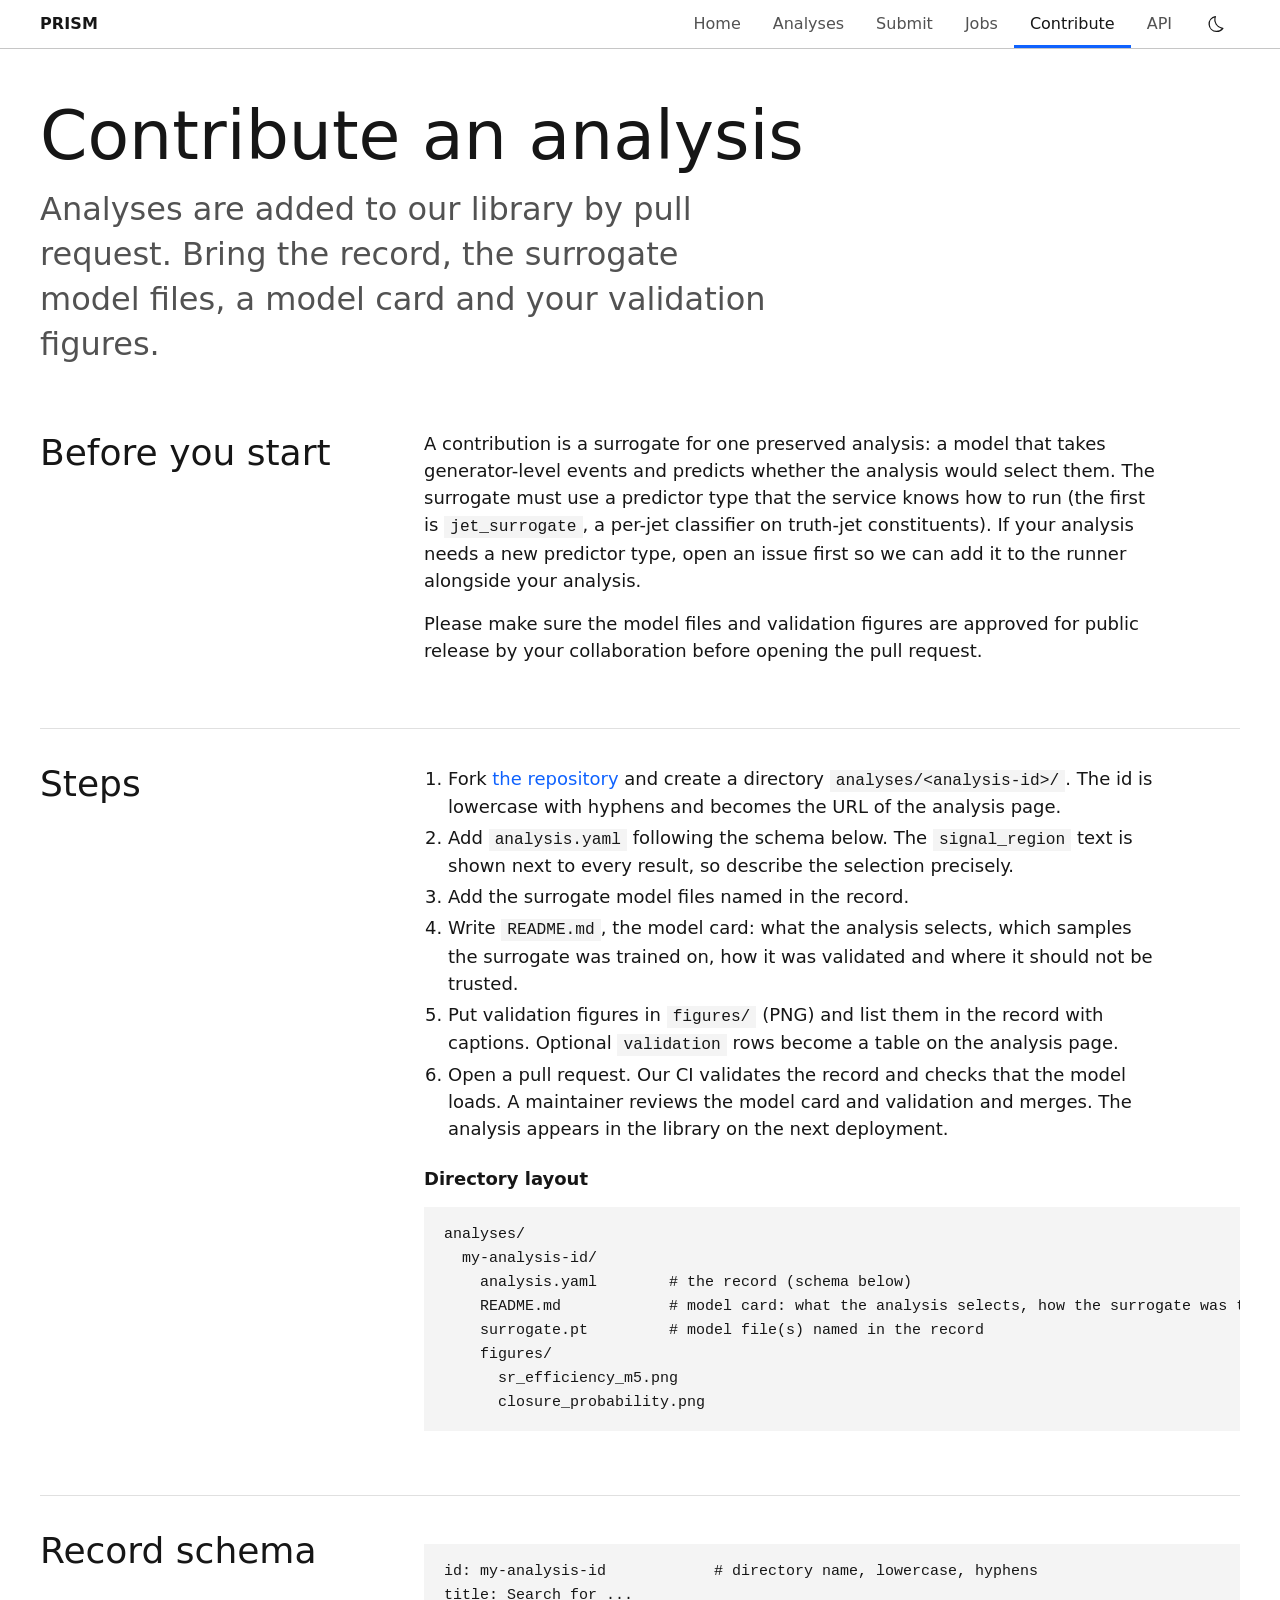
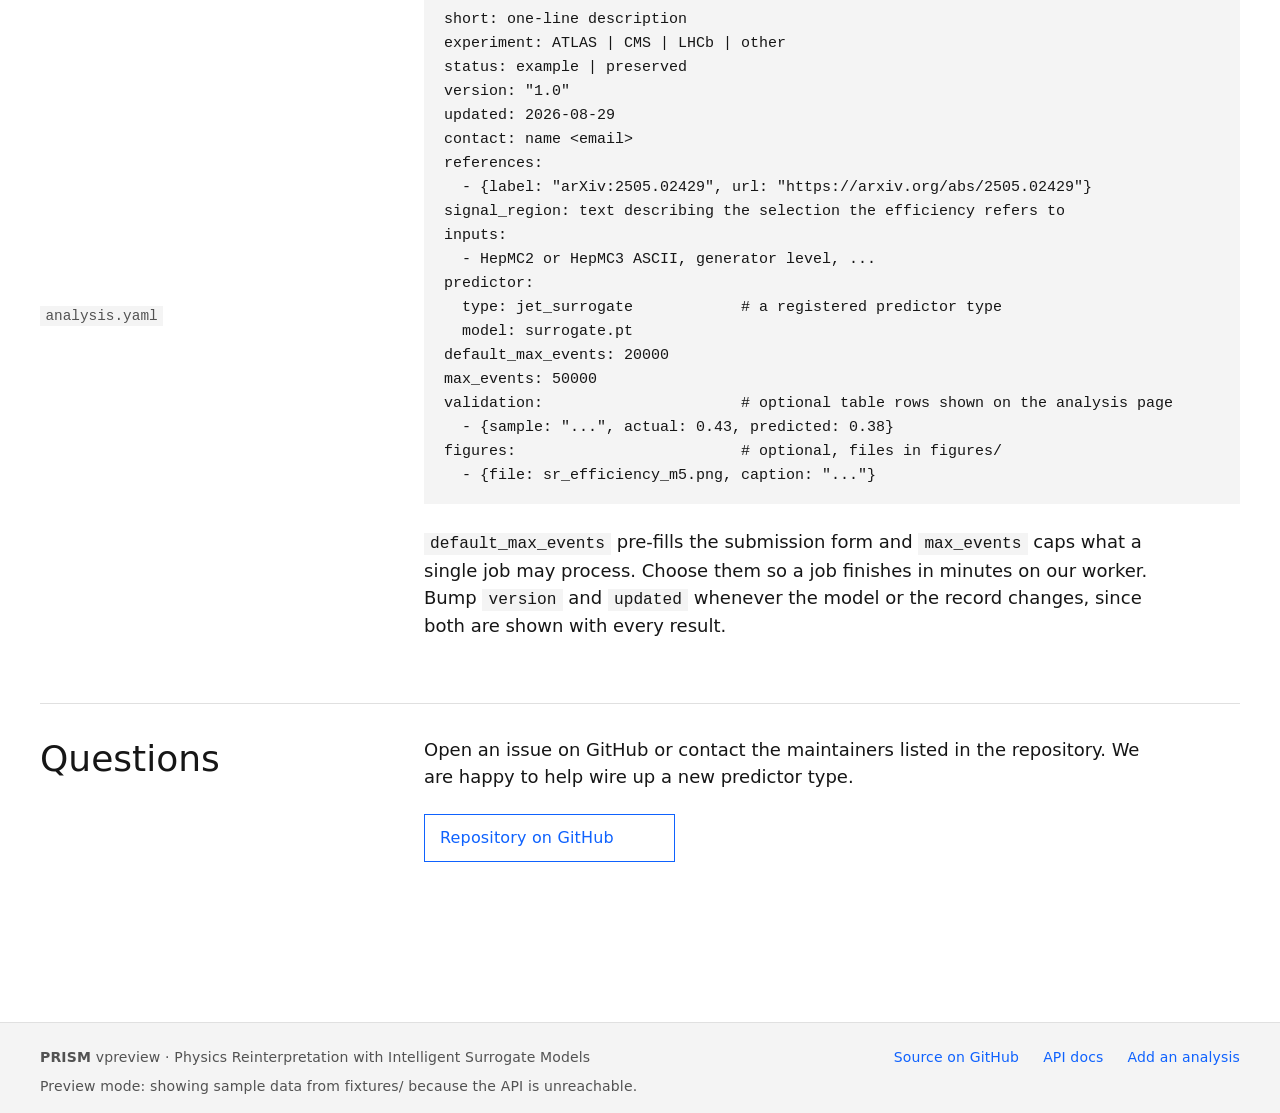
==== src/jet_surrogate/service/static/contribute.html @ 3278fd74 "Add the PRISM front end IBM Carbon pages for the analysis library, analysis detail, submission with " ====
<!doctype html>
<html lang="en">
<head>
  <meta charset="utf-8">
  <meta name="viewport" content="width=device-width, initial-scale=1">
  <meta name="color-scheme" content="light dark">
  <title>Contribute · PRISM</title>
  <meta name="description" content="How to add a preserved analysis and its surrogate to PRISM by pull request.">
  <meta property="og:title" content="Contribute · PRISM">
  <meta property="og:site_name" content="PRISM">
  <link rel="icon" href="favicon.svg" type="image/svg+xml">
  <link rel="preconnect" href="https://1.www.s81c.com" crossorigin>
  <link rel="stylesheet" href="https://1.www.s81c.com/common/carbon/plex/sans.css">
  <link rel="stylesheet" href="https://1.www.s81c.com/common/carbon/plex/mono.css">
  <link rel="stylesheet" href="https://1.www.s81c.com/common/carbon/web-components/tag/v2/latest/themes.css">
  <link rel="stylesheet" href="css/site.css?v=1">
  <script src="js/app.js" defer></script>
</head>
<body class="cds-theme-zone-white" data-page="contribute">
  <script>
    /* Theme: follow the browser/system preference, with a manual override
       stored in localStorage (set by the header toggle) */
    (function () {
      var m = window.matchMedia('(prefers-color-scheme: dark)');
      function current() {
        var stored = null;
        try { stored = localStorage.getItem('theme'); } catch (e) {}
        return stored || (m.matches ? 'dark' : 'light');
      }
      function apply() {
        document.body.className = current() === 'dark' ? 'cds-theme-zone-g100' : 'cds-theme-zone-white';
      }
      apply();
      m.addEventListener('change', apply);
      document.addEventListener('click', function (e) {
        if (e.target.closest && e.target.closest('.theme-toggle')) {
          var next = current() === 'dark' ? 'light' : 'dark';
          try { localStorage.setItem('theme', next); } catch (e2) {}
          apply();
        }
      });
    })();
  </script>
  <a class="skip-link" href="#main">Skip to main content</a>

  <header class="site-header">
    <div class="site-header__inner container">
      <a class="site-header__name" href="index.html">PRISM</a>
      <nav class="site-header__nav" aria-label="Site">
        <a href="index.html">Home</a>
        <a href="analyses.html">Analyses</a>
        <a href="submit.html">Submit</a>
        <a href="jobs.html">Jobs</a>
        <a href="contribute.html" aria-current="page">Contribute</a>
        <a href="api.html">API</a>
      </nav>
      <button class="theme-toggle" type="button" aria-label="Toggle light and dark mode">
        <svg class="icon-moon" viewBox="0 0 32 32" aria-hidden="true"><path d="M13.502 5.414a15.075 15.075 0 0 0 11.594 18.194 11.113 11.113 0 0 1-7.975 3.39c-.138 0-.278.005-.418 0a11.094 11.094 0 0 1-3.2-21.584M14.98 3a1.002 1.002 0 0 0-.175.016 13.096 13.096 0 0 0 1.825 25.981c.164.006.328 0 .49 0a13.072 13.072 0 0 0 10.703-5.555 1.01 1.01 0 0 0-.783-1.565A13.08 13.08 0 0 1 15.89 4.38 1.015 1.015 0 0 0 14.98 3Z"/></svg>
        <svg class="icon-sun" viewBox="0 0 32 32" aria-hidden="true"><path d="M16 12.005a4 4 0 1 1-4 4 4.005 4.005 0 0 1 4-4m0-2a6 6 0 1 0 6 6 6 6 0 0 0-6-6ZM5.394 6.813 6.81 5.399l3.505 3.506L8.9 10.319zM2 15.005h5v2H2zm3.394 10.193L8.9 21.692l1.414 1.414-3.505 3.506zM15 25.005h2v5h-2zm6.687-1.9 1.414-1.414 3.506 3.506-1.414 1.414zm3.313-8.1h5v2h-5zm-3.313-6.101 3.506-3.506 1.414 1.414-3.506 3.506zM15 2.005h2v5h-2z"/></svg>
      </button>
    </div>
  </header>

  <main id="main">
    <div class="container">

      <div class="page-head">
        <h1 class="page-title">Contribute an analysis</h1>
        <p class="page-subtitle">
          Analyses are added to our library by pull request. Bring the record,
          the surrogate model files, a model card and your validation figures.
        </p>
      </div>

      <section class="section section--first">
        <h2>Before you start</h2>
        <div class="section__body">
          <p>
            A contribution is a surrogate for one preserved analysis: a model that
            takes generator-level events and predicts whether the analysis would
            select them. The surrogate must use a predictor type that the service
            knows how to run (the first is <code>jet_surrogate</code>, a per-jet
            classifier on truth-jet constituents). If your analysis needs a new
            predictor type, open an issue first so we can add it to the runner
            alongside your analysis.
          </p>
          <p>
            Please make sure the model files and validation figures are approved
            for public release by your collaboration before opening the pull
            request.
          </p>
        </div>
      </section>

      <section class="section">
        <h2>Steps</h2>
        <div class="section__body">
          <ol>
            <li>Fork <a href="https://github.com/jburzy/jet-surrogate" rel="noopener" data-info-repo>the repository</a> and create a directory <code>analyses/&lt;analysis-id&gt;/</code>. The id is lowercase with hyphens and becomes the URL of the analysis page.</li>
            <li>Add <code>analysis.yaml</code> following the schema below. The <code>signal_region</code> text is shown next to every result, so describe the selection precisely.</li>
            <li>Add the surrogate model files named in the record.</li>
            <li>Write <code>README.md</code>, the model card: what the analysis selects, which samples the surrogate was trained on, how it was validated and where it should not be trusted.</li>
            <li>Put validation figures in <code>figures/</code> (PNG) and list them in the record with captions. Optional <code>validation</code> rows become a table on the analysis page.</li>
            <li>Open a pull request. Our CI validates the record and checks that the model loads. A maintainer reviews the model card and validation and merges. The analysis appears in the library on the next deployment.</li>
          </ol>
          <h4>Directory layout</h4>
          <pre><code>analyses/
  my-analysis-id/
    analysis.yaml        # the record (schema below)
    README.md            # model card: what the analysis selects, how the surrogate was trained and validated, known limits
    surrogate.pt         # model file(s) named in the record
    figures/
      sr_efficiency_m5.png
      closure_probability.png</code></pre>
        </div>
      </section>

      <section class="section">
        <h2>Record schema</h2>
        <p class="section__rail-note"><code>analysis.yaml</code></p>
        <div class="section__body">
          <pre><code>id: my-analysis-id            # directory name, lowercase, hyphens
title: Search for ...
short: one-line description
experiment: ATLAS | CMS | LHCb | other
status: example | preserved
version: &quot;1.0&quot;
updated: 2026-08-29
contact: name &lt;email&gt;
references:
  - {label: &quot;arXiv:2505.02429&quot;, url: &quot;https://arxiv.org/abs/2505.02429&quot;}
signal_region: text describing the selection the efficiency refers to
inputs:
  - HepMC2 or HepMC3 ASCII, generator level, ...
predictor:
  type: jet_surrogate            # a registered predictor type
  model: surrogate.pt
default_max_events: 20000
max_events: 50000
validation:                      # optional table rows shown on the analysis page
  - {sample: &quot;...&quot;, actual: 0.43, predicted: 0.38}
figures:                         # optional, files in figures/
  - {file: sr_efficiency_m5.png, caption: &quot;...&quot;}</code></pre>
          <p>
            <code>default_max_events</code> pre-fills the submission form and
            <code>max_events</code> caps what a single job may process. Choose
            them so a job finishes in minutes on our worker. Bump
            <code>version</code> and <code>updated</code> whenever the model or
            the record changes, since both are shown with every result.
          </p>
        </div>
      </section>

      <section class="section">
        <h2>Questions</h2>
        <div class="section__body">
          <p>
            Open an issue on GitHub or contact the maintainers listed in the
            repository. We are happy to help wire up a new predictor type.
          </p>
          <div class="btn-row">
            <a class="btn btn--tertiary" href="https://github.com/jburzy/jet-surrogate" rel="noopener" data-info-repo>Repository on GitHub</a>
          </div>
        </div>
      </section>
    </div>
  </main>

  <footer class="site-footer">
    <div class="site-footer__inner container">
      <span><strong>PRISM</strong> <span data-info-version></span> · <span data-info-tagline>Physics Reinterpretation with Intelligent Surrogate Models</span></span>
      <span class="site-footer__links">
        <a href="https://github.com/jburzy/jet-surrogate" rel="noopener" data-info-repo>Source on GitHub</a>
        <a href="/docs">API docs</a>
        <a href="contribute.html">Add an analysis</a>
      </span>
    </div>
  </footer>
</body>
</html>
---- src/jet_surrogate/service/static/css/site.css ----
/* PRISM (Physics Reinterpretation with Intelligent Surrogate Models). Carbon Design System.
   Tokens come from Carbon's themes.css (cds-theme-zone-white or
   cds-theme-zone-g100 on <body>). Layout: 99rem max container, section
   heading rail on the left at desktop widths. Breakpoints 42rem and 66rem. */

*,
*::before,
*::after {
  box-sizing: border-box;
}

html {
  font-size: 100%;
}

body {
  margin: 0;
  min-height: 100vh;
  display: flex;
  flex-direction: column;
  background: var(--cds-background, #ffffff);
  color: var(--cds-text-primary, #161616);
  font-family: 'IBM Plex Sans', system-ui, -apple-system, 'Helvetica Neue', Arial, sans-serif;
  font-size: 1rem;
  line-height: 1.5;
  -webkit-font-smoothing: antialiased;
}

@media (min-width: 66rem) {
  body {
    font-size: 1.125rem;
    line-height: 1.5;
  }
}

code,
pre,
kbd,
.mono {
  font-family: 'IBM Plex Mono', 'Menlo', 'Consolas', monospace;
}

a {
  color: var(--cds-link-primary, #0f62fe);
  text-decoration: none;
}

a:hover {
  color: var(--cds-link-primary-hover, #0043ce);
  text-decoration: underline;
}

a:focus-visible,
button:focus-visible,
summary:focus-visible,
input:focus-visible,
select:focus-visible,
textarea:focus-visible,
[tabindex]:focus-visible {
  outline: 2px solid var(--cds-focus, #0f62fe);
  outline-offset: -2px;
}

img {
  max-width: 100%;
  height: auto;
}

[hidden] {
  display: none !important;
}

.visually-hidden {
  position: absolute;
  width: 1px;
  height: 1px;
  margin: -1px;
  padding: 0;
  overflow: hidden;
  clip: rect(0 0 0 0);
  white-space: nowrap;
  border: 0;
}

/* ---------- Container ---------- */

.container {
  max-width: 99rem;
  margin: 0 auto;
  padding: 0 1rem;
}

@media (min-width: 42rem) {
  .container {
    padding: 0 2rem;
  }
}

@media (min-width: 66rem) {
  .container {
    padding: 0 2.5rem;
  }
}

/* ---------- Skip link ---------- */

.skip-link {
  position: absolute;
  left: -9999px;
  top: 0;
  z-index: 9999;
  padding: 0.75rem 1rem;
  background: var(--cds-background-inverse, #393939);
  color: var(--cds-text-inverse, #ffffff);
}

.skip-link:focus {
  left: 0;
}

/* ---------- Header (Carbon UI shell style) ---------- */

.site-header {
  position: sticky;
  top: 0;
  z-index: 100;
  background: var(--cds-background, #ffffff);
  border-bottom: 1px solid var(--cds-border-subtle-01, #c6c6c6);
}

.site-header__inner {
  display: flex;
  align-items: center;
  height: 3rem;
}

.site-header__name {
  font-size: 1rem;
  font-weight: 600;
  letter-spacing: 0.1px;
  color: var(--cds-text-primary, #161616);
  white-space: nowrap;
  padding-right: 1rem;
}

.site-header__name:hover {
  color: var(--cds-text-primary, #161616);
  text-decoration: none;
}

.site-header__nav {
  margin-left: auto;
  display: flex;
  height: 100%;
}

.site-header__nav a {
  display: flex;
  align-items: center;
  height: 100%;
  padding: 0 1rem;
  font-size: 1rem;
  color: var(--cds-text-secondary, #525252);
  border-bottom: 3px solid transparent;
  border-top: 3px solid transparent;
}

.site-header__nav a:hover {
  background: var(--cds-background-hover, rgba(141, 141, 141, 0.12));
  color: var(--cds-text-primary, #161616);
  text-decoration: none;
}

.site-header__nav a[aria-current='page'] {
  color: var(--cds-text-primary, #161616);
  border-bottom-color: var(--cds-border-interactive, #0f62fe);
}

/* Narrow screens: name + toggle on the first row, nav on its own
   scrollable row so all items stay reachable */
@media (max-width: 41.98rem) {
  .site-header__inner {
    flex-wrap: wrap;
    height: auto;
  }

  .site-header__name {
    display: flex;
    align-items: center;
    height: 2.75rem;
    order: 1;
  }

  button.theme-toggle {
    order: 2;
    margin-left: auto;
    height: 2.75rem;
  }

  .site-header__nav {
    order: 3;
    width: 100%;
    margin-left: 0;
    height: 2.75rem;
    overflow-x: auto;
  }

  .site-header__nav a {
    padding: 0 0.75rem;
    white-space: nowrap;
  }
}

.theme-toggle {
  display: flex;
  align-items: center;
  justify-content: center;
  width: 3rem;
  height: 3rem;
  margin-left: 0.25rem;
  background: none;
  border: none;
  cursor: pointer;
  color: var(--cds-icon-primary, #161616);
}

.theme-toggle:hover {
  background: var(--cds-background-hover, rgba(141, 141, 141, 0.12));
}

.theme-toggle svg {
  width: 1.25rem;
  height: 1.25rem;
  fill: currentColor;
}

.theme-toggle .icon-sun {
  display: none;
}

.cds-theme-zone-g100 .theme-toggle .icon-moon {
  display: none;
}

.cds-theme-zone-g100 .theme-toggle .icon-sun {
  display: block;
}

/* ---------- Main ---------- */

main {
  flex: 1 0 auto;
  padding-top: 2rem;
  padding-bottom: 4rem;
}

@media (min-width: 66rem) {
  main {
    padding-top: 3rem;
    padding-bottom: 6rem;
  }
}

/* ---------- Type ---------- */

.page-title {
  margin: 0 0 0.75rem;
  font-size: clamp(2.25rem, 1.5rem + 3.5vw, 4.25rem);
  line-height: 1.15;
  font-weight: 300;
}

.page-subtitle {
  margin: 0 0 1rem;
  max-width: 46rem;
  font-size: clamp(1.375rem, 1rem + 1.25vw, 2rem);
  line-height: 1.4;
  font-weight: 300;
  color: var(--cds-text-secondary, #525252);
}

.eyebrow {
  margin: 0 0 0.25rem;
  font-size: 0.875rem;
  letter-spacing: 0.16px;
  color: var(--cds-text-secondary, #525252);
}

@media (min-width: 66rem) {
  .eyebrow {
    font-size: 1.125rem;
  }
}

h2 {
  margin: 0 0 1rem;
  font-size: clamp(1.625rem, 1.25rem + 1.25vw, 2.25rem);
  line-height: 1.3;
  font-weight: 400;
}

h3 {
  margin: 0 0 0.5rem;
  font-size: 1.5rem;
  line-height: 1.4;
  font-weight: 600;
}

h4 {
  margin: 1.5rem 0 0.5rem;
  font-size: 1.125rem;
  line-height: 1.4;
  font-weight: 600;
}

p {
  margin: 0 0 1rem;
  max-width: 46rem;
}

ul,
ol {
  max-width: 46rem;
  margin: 0 0 1rem;
  padding-left: 1.5rem;
}

li {
  margin: 0.25rem 0;
}

.muted {
  color: var(--cds-text-secondary, #525252);
}

.small {
  font-size: 0.875rem;
  line-height: 1.4;
}

p code,
li code,
td code {
  background: var(--cds-layer-01, #f4f4f4);
  padding: 0.125em 0.375em;
  font-size: 0.9em;
}

pre {
  max-width: 60rem;
  margin: 1rem 0 1.5rem;
  padding: 1rem 1.25rem;
  background: var(--cds-layer-01, #f4f4f4);
  overflow-x: auto;
  font-size: 0.9375rem;
  line-height: 1.6;
}

pre code {
  background: none;
  padding: 0;
  font-size: inherit;
}

/* ---------- Page head (title block) ---------- */

.page-head {
  margin-bottom: 3rem;
}

@media (min-width: 66rem) {
  .page-head {
    margin-bottom: 4rem;
  }
}

.page-head .tag-row {
  margin-bottom: 1rem;
}

/* ---------- Home hero ---------- */

.hero {
  padding: 1rem 0 3rem;
  margin-bottom: 3rem;
  border-bottom: 1px solid var(--cds-border-subtle-00, #e0e0e0);
}

.hero .page-subtitle {
  max-width: 52rem;
}

@media (min-width: 66rem) {
  .hero {
    padding-top: 2rem;
    padding-bottom: 4rem;
    margin-bottom: 4rem;
  }
}

/* ---------- Section: heading rail left, content right ---------- */

.section {
  margin: 0 0 3rem;
  padding-top: 2rem;
  border-top: 1px solid var(--cds-border-subtle-00, #e0e0e0);
}

.section--first {
  border-top: none;
  padding-top: 0;
}

.section__body > :last-child {
  margin-bottom: 0;
}

@media (min-width: 66rem) {
  .section {
    display: grid;
    grid-template-columns: minmax(14rem, 20rem) minmax(0, 1fr);
    gap: 2rem 4rem;
    margin-bottom: 4rem;
  }

  .section > h2,
  .section > h3 {
    grid-column: 1;
  }

  .section__rail-note {
    grid-column: 1;
    align-self: start;
  }

  .section__body {
    grid-column: 2;
    grid-row: 1 / span 2;
  }
}

.section__rail-note {
  margin: -0.5rem 0 1.5rem;
  color: var(--cds-text-secondary, #525252);
  font-size: 1rem;
}

/* ---------- Buttons (Carbon primary/tertiary) ---------- */

.btn-row {
  display: flex;
  flex-wrap: wrap;
  gap: 1rem;
  margin: 1.5rem 0 0;
}

.btn {
  display: inline-flex;
  align-items: center;
  min-height: 3rem;
  padding: calc(0.875rem - 3px) 3.75rem calc(0.875rem - 3px) 0.9375rem;
  font-family: inherit;
  font-size: 1rem;
  line-height: 1.29;
  letter-spacing: 0.16px;
  border: 1px solid transparent;
  cursor: pointer;
  text-decoration: none;
}

.btn--primary {
  background: var(--cds-button-primary, #0f62fe);
  color: var(--cds-text-on-color, #ffffff);
}

.btn--primary:hover {
  background: var(--cds-button-primary-hover, #0050e6);
  color: var(--cds-text-on-color, #ffffff);
  text-decoration: none;
}

.btn--tertiary {
  background: transparent;
  color: var(--cds-button-tertiary, #0f62fe);
  border-color: var(--cds-button-tertiary, #0f62fe);
}

.btn--tertiary:hover {
  background: var(--cds-button-tertiary-hover, #0050e6);
  border-color: var(--cds-button-tertiary-hover, #0050e6);
  color: var(--cds-text-on-color, #ffffff);
  text-decoration: none;
}

.btn--ghost {
  background: transparent;
  color: var(--cds-link-primary, #0f62fe);
  padding-right: 0.9375rem;
}

.btn--ghost:hover {
  background: var(--cds-background-hover, rgba(141, 141, 141, 0.12));
  text-decoration: none;
}

.btn--sm {
  min-height: 2rem;
  padding: 0.375rem 1rem;
  font-size: 0.875rem;
}

.btn[disabled],
.btn:disabled {
  background: var(--cds-button-disabled, #c6c6c6);
  border-color: transparent;
  color: var(--cds-text-on-color-disabled, #8d8d8d);
  cursor: not-allowed;
}

/* ---------- Tags (Carbon tag palette) ---------- */

.tag-row {
  display: flex;
  flex-wrap: wrap;
  gap: 0.5rem;
  margin: 0 0 0.75rem;
}

.tag-row .tag {
  margin-right: 0;
}

.tag {
  display: inline-flex;
  align-items: center;
  height: 1.5rem;
  padding: 0 0.625rem;
  margin-right: 0.5rem;
  border-radius: 0.9375rem;
  font-size: 0.75rem;
  font-weight: 400;
  letter-spacing: 0.32px;
  white-space: nowrap;
  vertical-align: middle;
  position: relative;
  top: -0.0625rem;
  background: var(--cds-layer-02, #e0e0e0);
  color: var(--cds-text-primary, #161616);
}

.tag--blue {
  background: #d0e2ff;
  color: #0043ce;
}

.tag--green {
  background: #a7f0ba;
  color: #0e6027;
}

.tag--purple {
  background: #e8daff;
  color: #6929c4;
}

.tag--cyan {
  background: #bae6ff;
  color: #00539a;
}

.tag--teal {
  background: #9ef0f0;
  color: #004144;
}

.tag--magenta {
  background: #ffd6e8;
  color: #9f1853;
}

.tag--red {
  background: #ffd7d9;
  color: #a2191f;
}

.tag--gray {
  background: #e0e0e0;
  color: #393939;
}

.tag--warm {
  background: #e5e0df;
  color: #3c3838;
}

.cds-theme-zone-g100 .tag--blue {
  background: #0043ce;
  color: #d0e2ff;
}

.cds-theme-zone-g100 .tag--green {
  background: #0e6027;
  color: #a7f0ba;
}

.cds-theme-zone-g100 .tag--purple {
  background: #6929c4;
  color: #e8daff;
}

.cds-theme-zone-g100 .tag--cyan {
  background: #003a6d;
  color: #82cfff;
}

.cds-theme-zone-g100 .tag--teal {
  background: #004144;
  color: #3ddbd9;
}

.cds-theme-zone-g100 .tag--magenta {
  background: #9f1853;
  color: #ffd6e8;
}

.cds-theme-zone-g100 .tag--red {
  background: #a2191f;
  color: #ffd7d9;
}

.cds-theme-zone-g100 .tag--gray {
  background: #525252;
  color: #e0e0e0;
}

.cds-theme-zone-g100 .tag--warm {
  background: #565151;
  color: #e5e0df;
}

/* ---------- Steps (how it works) ---------- */

.steps {
  list-style: none;
  display: grid;
  grid-template-columns: 1fr;
  gap: 1px;
  margin: 0;
  padding: 0;
  max-width: none;
}

@media (min-width: 42rem) {
  .steps {
    grid-template-columns: repeat(3, minmax(0, 1fr));
  }
}

.steps li {
  margin: 0;
  padding: 1.5rem;
  background: var(--cds-layer-01, #f4f4f4);
}

.steps .step__num {
  display: block;
  font-family: 'IBM Plex Mono', monospace;
  font-size: 2rem;
  font-weight: 300;
  line-height: 1;
  margin-bottom: 1rem;
  color: var(--cds-link-primary, #0f62fe);
}

.steps h3 {
  font-size: 1.125rem;
  margin: 0 0 0.5rem;
}

.steps p {
  margin: 0;
  font-size: 1rem;
  color: var(--cds-text-secondary, #525252);
}

/* ---------- Analysis cards ---------- */

.card-grid {
  display: grid;
  grid-template-columns: 1fr;
  gap: 1px;
}

@media (min-width: 42rem) {
  .card-grid {
    grid-template-columns: repeat(2, minmax(0, 1fr));
  }
}

@media (min-width: 66rem) {
  .card-grid {
    grid-template-columns: repeat(3, minmax(0, 1fr));
  }
}

.card {
  position: relative;
  display: flex;
  flex-direction: column;
  min-height: 14rem;
  padding: 1.5rem;
  background: var(--cds-layer-01, #f4f4f4);
  border-bottom: 3px solid transparent;
}

.card:hover {
  background: var(--cds-layer-hover-01, #e8e8e8);
}

.card:focus-within {
  outline: 2px solid var(--cds-focus, #0f62fe);
  outline-offset: -2px;
}

.card h3 {
  font-size: 1.25rem;
  font-weight: 600;
  line-height: 1.35;
  margin: 0 0 0.5rem;
}

.card h3 a {
  color: inherit;
}

.card h3 a:hover {
  text-decoration: none;
}

.card h3 a::after {
  content: '';
  position: absolute;
  inset: 0;
}

.card p {
  margin: 0 0 1rem;
  font-size: 1rem;
  color: var(--cds-text-secondary, #525252);
}

.card__meta {
  margin-top: auto;
  display: flex;
  justify-content: space-between;
  align-items: flex-end;
  gap: 1rem;
  font-size: 0.875rem;
  color: var(--cds-text-secondary, #525252);
}

.card__arrow {
  width: 1.25rem;
  height: 1.25rem;
  fill: var(--cds-link-primary, #0f62fe);
  flex: none;
}

.empty {
  padding: 1.5rem;
  background: var(--cds-layer-01, #f4f4f4);
  color: var(--cds-text-secondary, #525252);
}

/* ---------- Key/value list ---------- */

.kv {
  display: grid;
  grid-template-columns: 1fr;
  gap: 0.25rem 1.5rem;
  margin: 0 0 1rem;
  max-width: 46rem;
}

@media (min-width: 42rem) {
  .kv {
    grid-template-columns: max-content minmax(0, 1fr);
  }
}

.kv dt {
  color: var(--cds-text-secondary, #525252);
  font-size: 0.9375rem;
}

.kv dd {
  margin: 0 0 0.5rem;
  overflow-wrap: anywhere;
}

@media (min-width: 42rem) {
  .kv dd {
    margin-bottom: 0.25rem;
  }
}

/* ---------- Tables (Carbon data table look) ---------- */

.table-wrap {
  overflow-x: auto;
  max-width: 100%;
  margin: 0 0 1rem;
}

table.data {
  width: 100%;
  border-collapse: collapse;
  font-size: 0.9375rem;
}

table.data th,
table.data td {
  text-align: left;
  padding: 0.75rem 1rem;
  vertical-align: top;
  border-bottom: 1px solid var(--cds-border-subtle-00, #e0e0e0);
}

table.data th {
  background: var(--cds-layer-accent-01, #e0e0e0);
  font-weight: 600;
  white-space: nowrap;
}

table.data tbody tr {
  background: var(--cds-layer-01, #f4f4f4);
}

table.data tbody tr:hover {
  background: var(--cds-layer-hover-01, #e8e8e8);
}

table.data td.num,
table.data th.num {
  text-align: right;
  font-variant-numeric: tabular-nums;
}

table.data td.nowrap {
  white-space: nowrap;
}

/* ---------- Figures (validation plots) ---------- */

.figure-grid {
  display: grid;
  grid-template-columns: 1fr;
  gap: 2rem;
  margin: 0 0 1.5rem;
}

@media (min-width: 42rem) {
  .figure-grid {
    grid-template-columns: repeat(auto-fit, minmax(20rem, 1fr));
  }
}

.figure-grid figure {
  margin: 0;
}

.figure-grid img {
  display: block;
  width: 100%;
  background: #ffffff;
  padding: 0.5rem;
}

.figure-grid figcaption {
  padding-top: 0.5rem;
  font-size: 0.9375rem;
  line-height: 1.45;
  color: var(--cds-text-secondary, #525252);
}

.figure-missing {
  display: flex;
  align-items: center;
  justify-content: center;
  aspect-ratio: 4 / 3;
  background: var(--cds-layer-01, #f4f4f4);
  color: var(--cds-text-secondary, #525252);
  font-size: 0.875rem;
  padding: 1rem;
  text-align: center;
}

/* ---------- Forms (Carbon text input / select) ---------- */

.form {
  max-width: 46rem;
}

.field {
  margin: 0 0 1.5rem;
}

.field label,
.field .field__label {
  display: block;
  margin-bottom: 0.5rem;
  font-size: 0.75rem;
  letter-spacing: 0.32px;
  color: var(--cds-text-secondary, #525252);
}

.field input[type='text'],
.field input[type='number'],
.field select,
.field textarea {
  display: block;
  width: 100%;
  height: 2.5rem;
  padding: 0 1rem;
  font-family: inherit;
  font-size: 0.875rem;
  color: var(--cds-text-primary, #161616);
  background: var(--cds-field-01, #f4f4f4);
  border: none;
  border-bottom: 1px solid var(--cds-border-strong-01, #8d8d8d);
  border-radius: 0;
}

.field select {
  appearance: none;
  -webkit-appearance: none;
  padding-right: 2.5rem;
  background-image: url("data:image/svg+xml,%3Csvg xmlns='http://www.w3.org/2000/svg' viewBox='0 0 16 16'%3E%3Cpath fill='%23161616' d='M8 11 3 6l.7-.7L8 9.6l4.3-4.3.7.7z'/%3E%3C/svg%3E");
  background-repeat: no-repeat;
  background-position: right 1rem center;
  background-size: 1rem;
}

.cds-theme-zone-g100 .field select {
  background-image: url("data:image/svg+xml,%3Csvg xmlns='http://www.w3.org/2000/svg' viewBox='0 0 16 16'%3E%3Cpath fill='%23f4f4f4' d='M8 11 3 6l.7-.7L8 9.6l4.3-4.3.7.7z'/%3E%3C/svg%3E");
}

.field input:focus,
.field select:focus,
.field textarea:focus {
  outline: 2px solid var(--cds-focus, #0f62fe);
  outline-offset: -2px;
}

.field input[disabled],
.field select[disabled] {
  color: var(--cds-text-disabled, #c6c6c6);
  border-bottom-color: transparent;
  cursor: not-allowed;
}

.field__help {
  margin: 0.375rem 0 0;
  font-size: 0.75rem;
  letter-spacing: 0.32px;
  color: var(--cds-text-helper, #6f6f6f);
}

.field__help--error {
  color: var(--cds-text-error, #da1e28);
}

.field--narrow {
  max-width: 16rem;
}

/* ---------- Drop zone (Carbon file uploader drop container) ---------- */

.dropzone {
  display: flex;
  flex-direction: column;
  align-items: center;
  justify-content: center;
  gap: 0.5rem;
  min-height: 8rem;
  padding: 1.5rem;
  text-align: center;
  border: 1px dashed var(--cds-border-strong-01, #8d8d8d);
  background: var(--cds-field-01, #f4f4f4);
  color: var(--cds-link-primary, #0f62fe);
  cursor: pointer;
}

.dropzone:hover,
.dropzone.is-dragover {
  background: var(--cds-field-hover-01, #e8e8e8);
  border-color: var(--cds-border-interactive, #0f62fe);
}

.dropzone.is-dragover {
  border-style: solid;
}

.dropzone svg {
  width: 2rem;
  height: 2rem;
  fill: currentColor;
}

.dropzone .dropzone__hint {
  margin: 0;
  font-size: 0.875rem;
  color: var(--cds-text-secondary, #525252);
}

.file-item {
  display: flex;
  align-items: center;
  gap: 1rem;
  margin-top: 0.5rem;
  padding: 0.75rem 1rem;
  background: var(--cds-layer-01, #f4f4f4);
  font-size: 0.875rem;
}

.file-item__name {
  flex: 1 1 auto;
  min-width: 0;
  overflow-wrap: anywhere;
  font-family: 'IBM Plex Mono', monospace;
}

.file-item__size {
  flex: none;
  color: var(--cds-text-secondary, #525252);
  white-space: nowrap;
}

.file-item__remove {
  flex: none;
  display: inline-flex;
  align-items: center;
  justify-content: center;
  width: 2rem;
  height: 2rem;
  border: none;
  background: none;
  cursor: pointer;
  color: var(--cds-icon-primary, #161616);
}

.file-item__remove:hover {
  background: var(--cds-background-hover, rgba(141, 141, 141, 0.12));
}

.file-item__remove svg {
  width: 1rem;
  height: 1rem;
  fill: currentColor;
}

/* ---------- Progress bar (Carbon progress bar look) ---------- */

.progress {
  margin: 1rem 0;
  max-width: 46rem;
}

.progress__label {
  display: flex;
  justify-content: space-between;
  gap: 1rem;
  font-size: 0.875rem;
  margin-bottom: 0.5rem;
}

.progress__track {
  height: 0.5rem;
  background: var(--cds-layer-accent-01, #e0e0e0);
  overflow: hidden;
}

.progress__bar {
  height: 100%;
  width: 0;
  background: var(--cds-interactive, #0f62fe);
  transition: width 0.2s ease;
}

.progress--indeterminate .progress__bar {
  width: 30%;
  animation: progress-slide 1.4s ease-in-out infinite;
}

@keyframes progress-slide {
  0% {
    transform: translateX(-100%);
  }
  100% {
    transform: translateX(340%);
  }
}

@media (prefers-reduced-motion: reduce) {
  .progress--indeterminate .progress__bar {
    animation: none;
    width: 100%;
    opacity: 0.4;
  }
}

/* ---------- Inline notification (Carbon look) ---------- */

.notification {
  display: flex;
  gap: 0.75rem;
  align-items: flex-start;
  max-width: 46rem;
  margin: 1rem 0;
  padding: 0.875rem 1rem;
  background: var(--cds-layer-01, #f4f4f4);
  border-left: 3px solid var(--cds-support-info, #0043ce);
  font-size: 0.875rem;
  line-height: 1.4;
}

.notification--error {
  border-left-color: var(--cds-support-error, #da1e28);
}

.notification--success {
  border-left-color: var(--cds-support-success, #24a148);
}

.notification--warning {
  border-left-color: var(--cds-support-warning, #f1c21b);
}

.notification--info {
  border-left-color: var(--cds-support-info, #0043ce);
}

.notification svg {
  flex: none;
  width: 1.25rem;
  height: 1.25rem;
  margin-top: 0.0625rem;
}

.notification--error svg {
  fill: var(--cds-support-error, #da1e28);
}

.notification--success svg {
  fill: var(--cds-support-success, #24a148);
}

.notification--warning svg {
  fill: var(--cds-support-warning, #f1c21b);
}

.notification--info svg {
  fill: var(--cds-support-info, #0043ce);
}

.notification strong {
  font-weight: 600;
}

.notification p {
  margin: 0;
  max-width: none;
}

/* ---------- Job status panel + result card ---------- */

.status-panel {
  max-width: 60rem;
  margin: 1.5rem 0;
  padding: 1.5rem;
  background: var(--cds-layer-01, #f4f4f4);
}

.status-panel__head {
  display: flex;
  flex-wrap: wrap;
  align-items: center;
  gap: 0.75rem 1rem;
  margin-bottom: 0.75rem;
}

.status-panel__head h3 {
  margin: 0;
  font-size: 1.125rem;
}

.status-panel__text {
  margin: 0;
  color: var(--cds-text-secondary, #525252);
}

.result {
  max-width: 60rem;
  margin: 1.5rem 0;
  background: var(--cds-layer-01, #f4f4f4);
}

.result__head {
  padding: 1.5rem 1.5rem 0;
}

.result__head h3 {
  margin: 0 0 0.25rem;
  font-size: 1.25rem;
}

.result__grid {
  display: grid;
  grid-template-columns: 1fr;
  gap: 1px;
  margin-top: 1.5rem;
  background: var(--cds-border-subtle-00, #e0e0e0);
}

@media (min-width: 42rem) {
  .result__grid {
    grid-template-columns: minmax(0, 1.2fr) minmax(0, 1fr);
  }
}

.result__cell {
  padding: 1.5rem;
  background: var(--cds-layer-01, #f4f4f4);
}

.stat {
  margin: 0 0 1.25rem;
}

.stat__label {
  display: block;
  font-size: 0.75rem;
  letter-spacing: 0.32px;
  color: var(--cds-text-secondary, #525252);
  margin-bottom: 0.25rem;
}

.stat__value {
  font-family: 'IBM Plex Sans', system-ui, sans-serif;
  font-variant-numeric: tabular-nums;
  font-weight: 300;
  line-height: 1.1;
}

.stat--big .stat__value {
  font-size: clamp(2.5rem, 2rem + 2.5vw, 4rem);
}

.stat--big .stat__err {
  font-size: 0.5em;
  color: var(--cds-text-secondary, #525252);
  margin-left: 0.25em;
}

.stat--big .stat__pct {
  display: block;
  margin-top: 0.25rem;
  font-size: 1.125rem;
  color: var(--cds-text-secondary, #525252);
}

.stat-row {
  display: grid;
  grid-template-columns: repeat(auto-fit, minmax(9rem, 1fr));
  gap: 1rem 1.5rem;
}

.stat-row .stat__value {
  font-size: 1.5rem;
}

.result__explain {
  margin: 0;
  padding: 0 1.5rem 1.5rem;
  font-size: 0.9375rem;
  color: var(--cds-text-secondary, #525252);
  max-width: none;
}

.result__explain strong {
  color: var(--cds-text-primary, #161616);
}

.result__links {
  display: flex;
  flex-wrap: wrap;
  gap: 0.5rem 1rem;
  padding: 0 1.5rem 1.5rem;
  font-size: 0.9375rem;
}

.result__links a {
  display: inline-flex;
  align-items: center;
  gap: 0.375rem;
}

.result__links svg,
.status-panel a svg {
  width: 1rem;
  height: 1rem;
  fill: currentColor;
  vertical-align: -0.125rem;
}

/* ---------- Histogram (inline SVG) ---------- */

.hist {
  display: block;
  width: 100%;
  height: auto;
  max-width: 32rem;
  font-family: 'IBM Plex Mono', monospace;
}

.hist__bar {
  fill: var(--cds-interactive, #0f62fe);
}

.hist__bar:hover {
  fill: var(--cds-link-primary-hover, #0043ce);
}

.hist__axis {
  stroke: var(--cds-border-strong-01, #8d8d8d);
  stroke-width: 1;
}

.hist__grid {
  stroke: var(--cds-border-subtle-01, #c6c6c6);
  stroke-width: 1;
  stroke-dasharray: 2 3;
}

.hist__text {
  fill: var(--cds-text-secondary, #525252);
  font-size: 10px;
}

.hist__title {
  fill: var(--cds-text-primary, #161616);
  font-size: 11px;
}

.hist__caption {
  margin: 0.5rem 0 0;
  font-size: 0.8125rem;
  color: var(--cds-text-secondary, #525252);
}

/* ---------- Status dot for the jobs table ---------- */

.job-id {
  font-family: 'IBM Plex Mono', monospace;
  font-size: 0.875rem;
}

/* ---------- Endpoint list (API page) ---------- */

.endpoint {
  display: flex;
  flex-wrap: wrap;
  align-items: baseline;
  gap: 0.5rem 0.75rem;
  margin: 1.5rem 0 0.5rem;
  font-family: 'IBM Plex Mono', monospace;
  font-size: 0.9375rem;
}

.endpoint .method {
  display: inline-block;
  min-width: 3.5rem;
  padding: 0.125rem 0.5rem;
  text-align: center;
  font-size: 0.75rem;
  font-weight: 600;
  letter-spacing: 0.32px;
  background: #d0e2ff;
  color: #0043ce;
}

.endpoint .method--post {
  background: #a7f0ba;
  color: #0e6027;
}

.cds-theme-zone-g100 .endpoint .method {
  background: #0043ce;
  color: #d0e2ff;
}

.cds-theme-zone-g100 .endpoint .method--post {
  background: #0e6027;
  color: #a7f0ba;
}

.endpoint + p {
  max-width: 60rem;
}

/* ---------- Footer ---------- */

.site-footer {
  border-top: 1px solid var(--cds-border-subtle-00, #e0e0e0);
  background: var(--cds-layer-01, #f4f4f4);
}

.site-footer__inner {
  padding-top: 1.5rem;
  padding-bottom: 1.5rem;
  font-size: 0.875rem;
  letter-spacing: 0.16px;
  color: var(--cds-text-secondary, #525252);
  display: flex;
  flex-wrap: wrap;
  gap: 0.5rem 2rem;
  justify-content: space-between;
}

.site-footer__links {
  display: flex;
  flex-wrap: wrap;
  gap: 0.5rem 1.5rem;
}
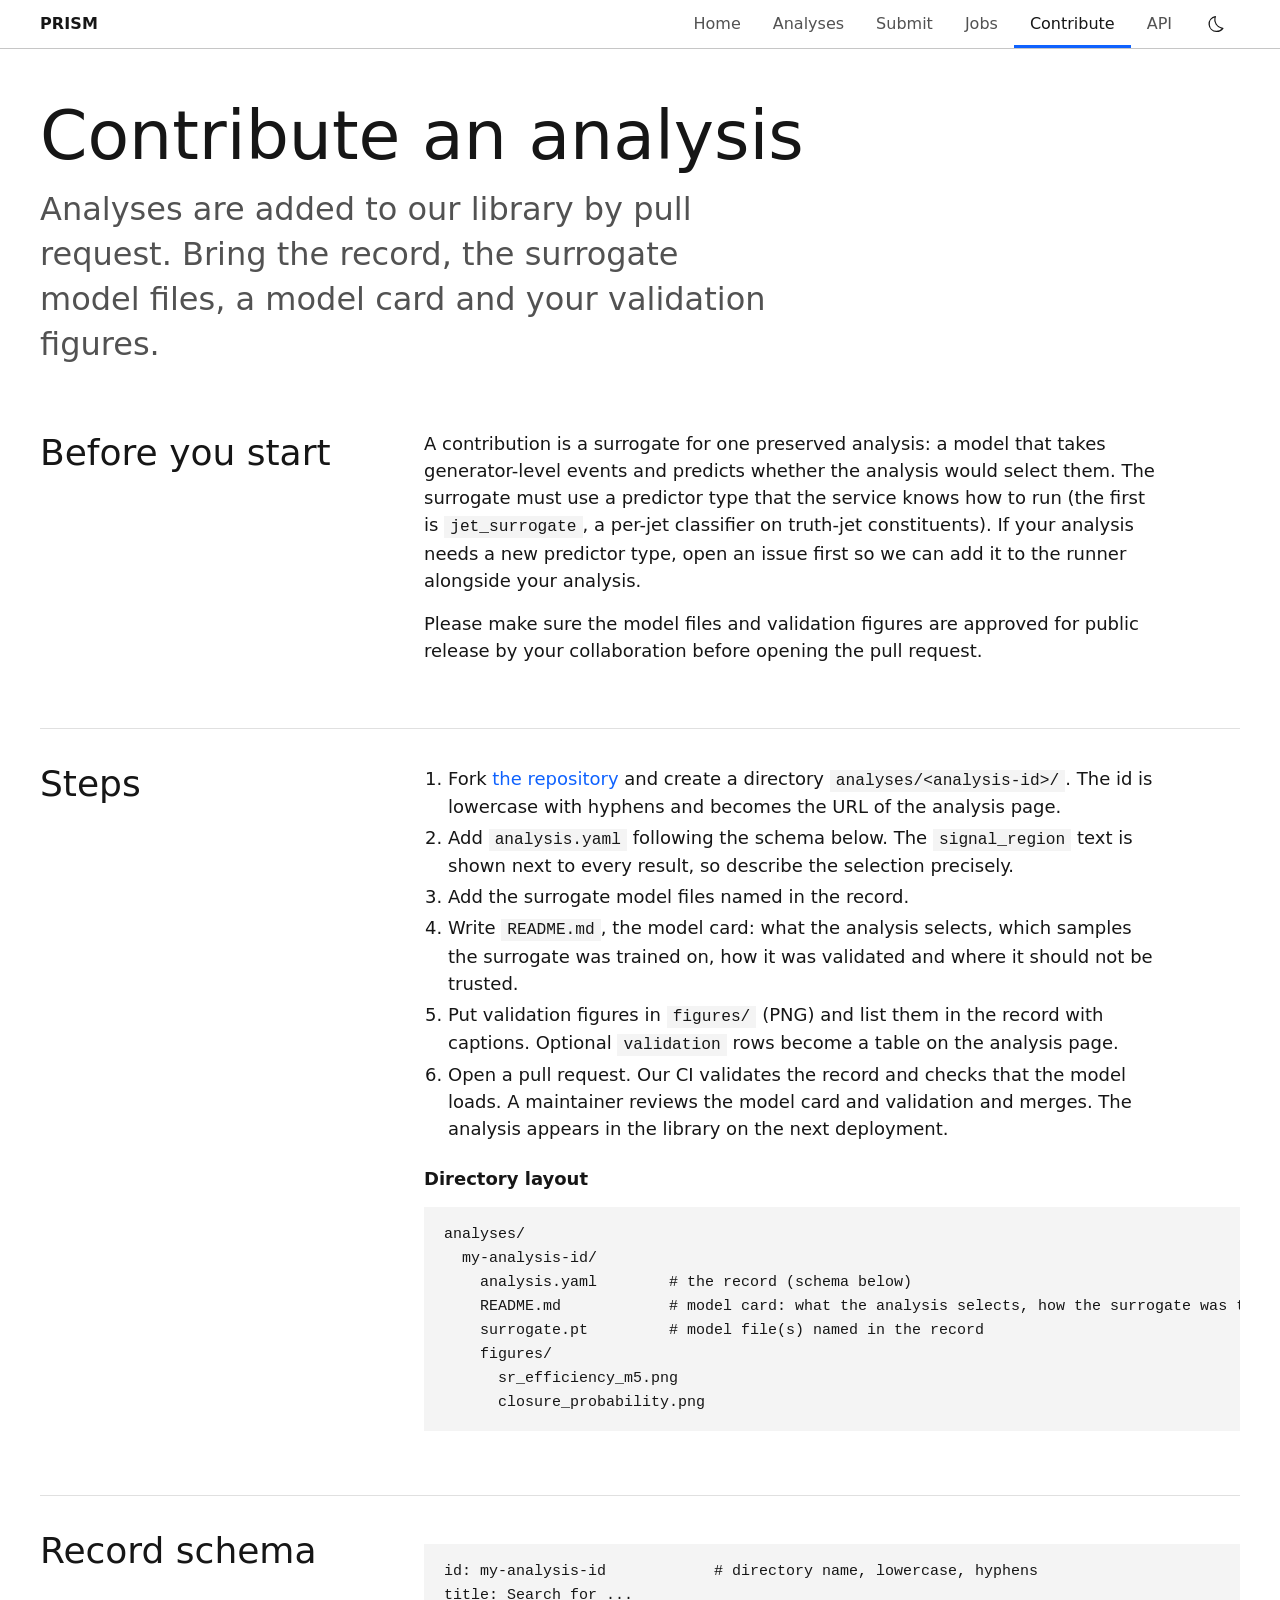
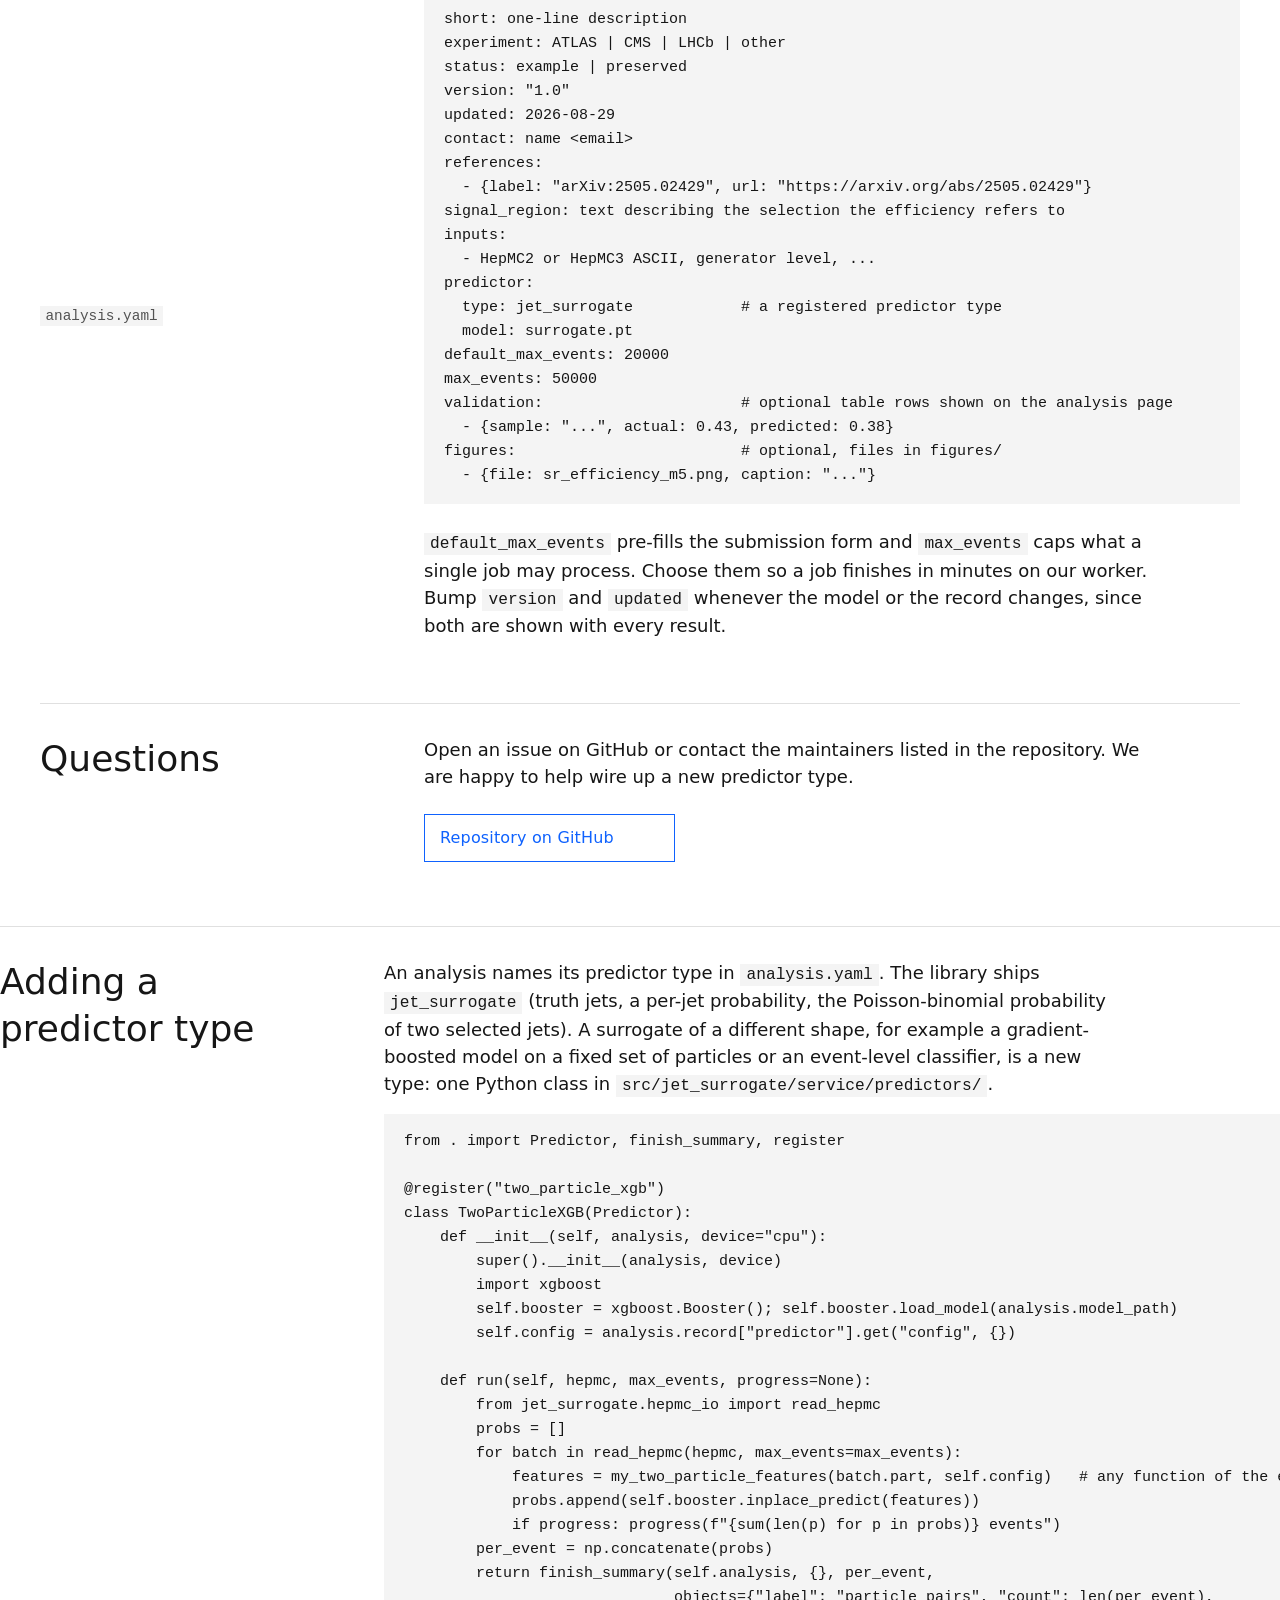
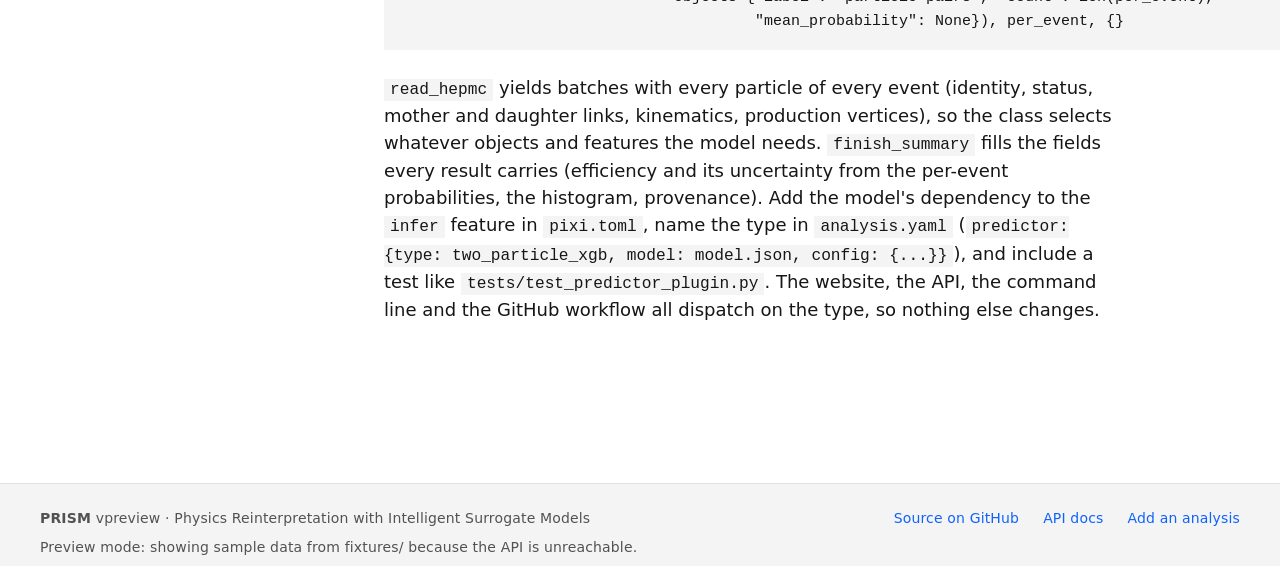
==== commit 63a01491: "Make predictor types a plugin package Documented Predictor interface with registration, a generic re" ====
--- a/src/jet_surrogate/service/static/contribute.html
+++ b/src/jet_surrogate/service/static/contribute.html
@@ -164,7 +164,51 @@
         </div>
       </section>
     </div>
-  </main>
+  
+      <section class="section" id="predictor-types">
+        <h2>Adding a predictor type</h2>
+        <div class="section__body">
+          <p>
+            An analysis names its predictor type in <code>analysis.yaml</code>. The library ships
+            <code>jet_surrogate</code> (truth jets, a per-jet probability, the Poisson-binomial probability of two
+            selected jets). A surrogate of a different shape, for example a gradient-boosted model on a fixed set of
+            particles or an event-level classifier, is a new type: one Python class in
+            <code>src/jet_surrogate/service/predictors/</code>.
+          </p>
+          <pre><code>from . import Predictor, finish_summary, register
+
+@register("two_particle_xgb")
+class TwoParticleXGB(Predictor):
+    def __init__(self, analysis, device="cpu"):
+        super().__init__(analysis, device)
+        import xgboost
+        self.booster = xgboost.Booster(); self.booster.load_model(analysis.model_path)
+        self.config = analysis.record["predictor"].get("config", {})
+
+    def run(self, hepmc, max_events, progress=None):
+        from jet_surrogate.hepmc_io import read_hepmc
+        probs = []
+        for batch in read_hepmc(hepmc, max_events=max_events):
+            features = my_two_particle_features(batch.part, self.config)   # any function of the event record
+            probs.append(self.booster.inplace_predict(features))
+            if progress: progress(f"{sum(len(p) for p in probs)} events")
+        per_event = np.concatenate(probs)
+        return finish_summary(self.analysis, {}, per_event,
+                              objects={"label": "particle pairs", "count": len(per_event),
+                                       "mean_probability": None}), per_event, {}</code></pre>
+          <p>
+            <code>read_hepmc</code> yields batches with every particle of every event (identity, status, mother and
+            daughter links, kinematics, production vertices), so the class selects whatever objects and features the
+            model needs. <code>finish_summary</code> fills the fields every result carries (efficiency and its
+            uncertainty from the per-event probabilities, the histogram, provenance). Add the model's dependency to the
+            <code>infer</code> feature in <code>pixi.toml</code>, name the type in <code>analysis.yaml</code>
+            (<code>predictor: {type: two_particle_xgb, model: model.json, config: {...}}</code>), and include a test
+            like <code>tests/test_predictor_plugin.py</code>. The website, the API, the command line and the GitHub
+            workflow all dispatch on the type, so nothing else changes.
+          </p>
+        </div>
+      </section>
+</main>
 
   <footer class="site-footer">
     <div class="site-footer__inner container">
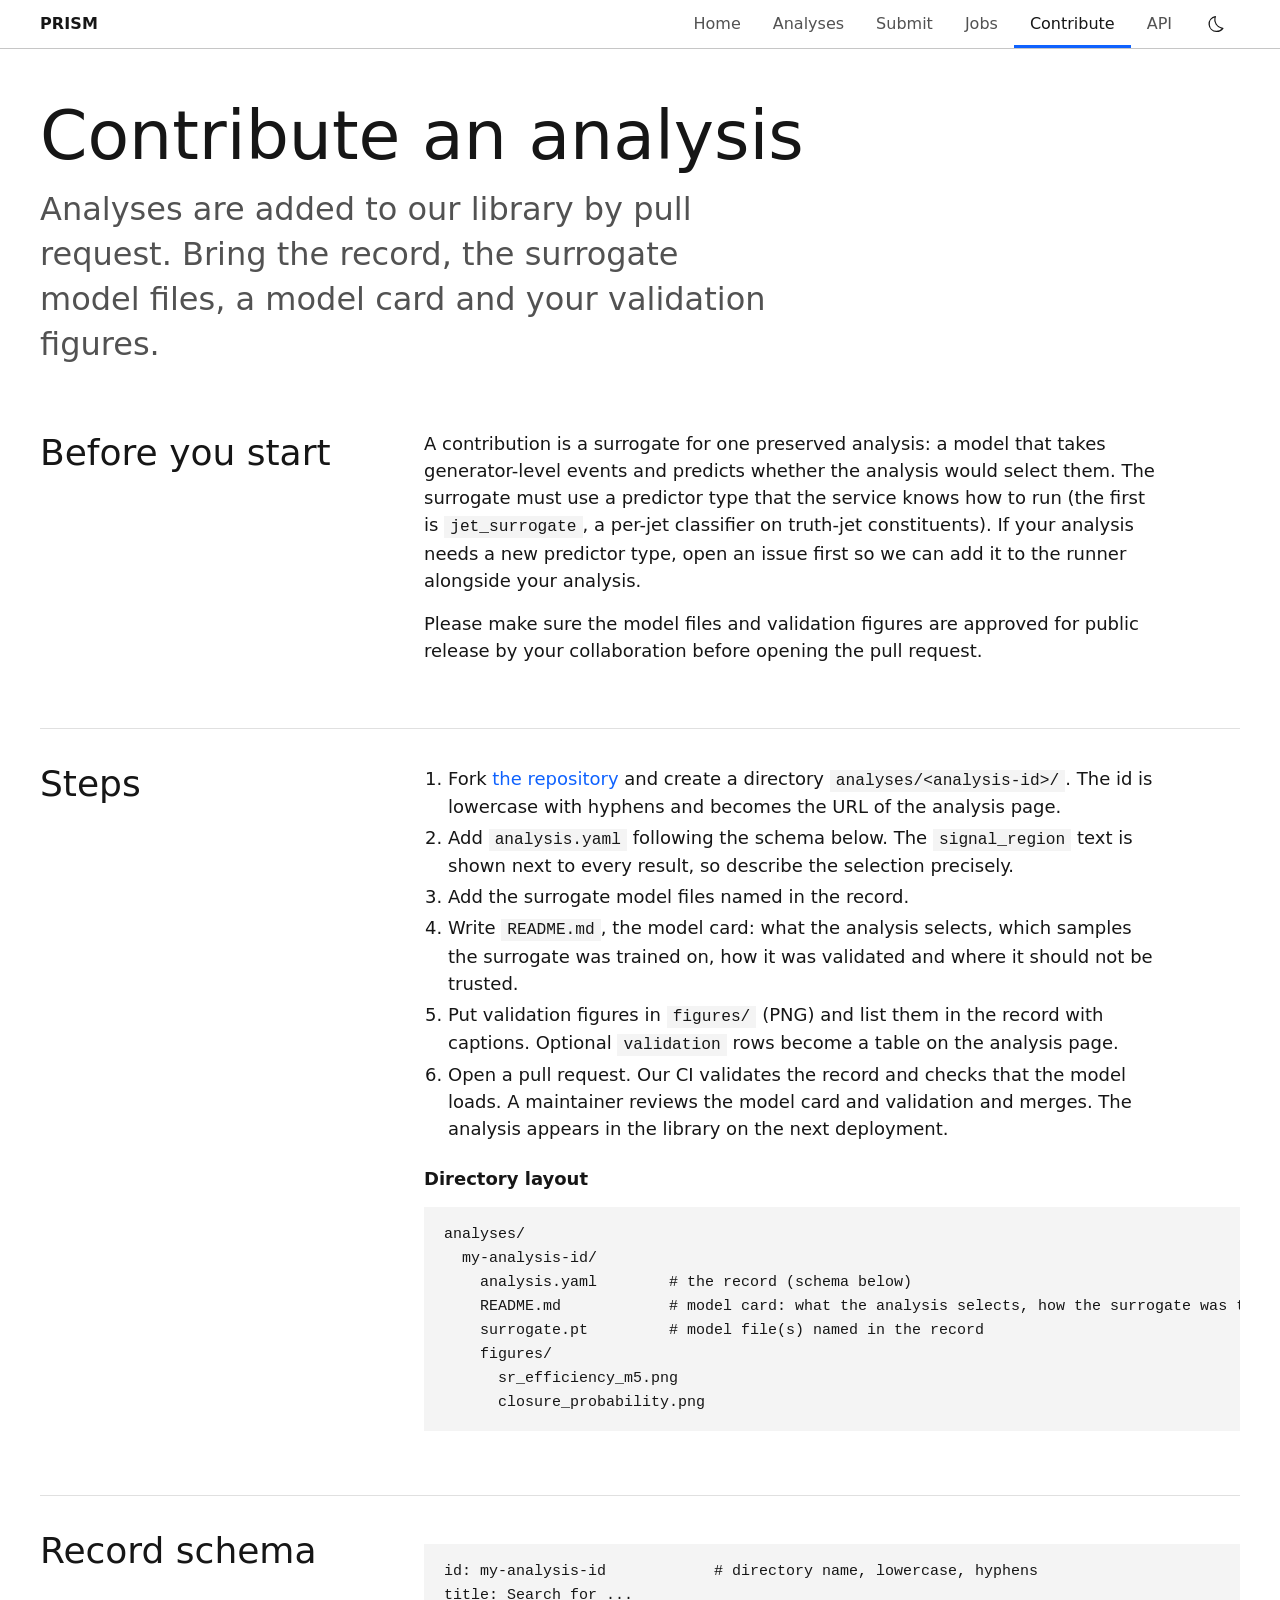
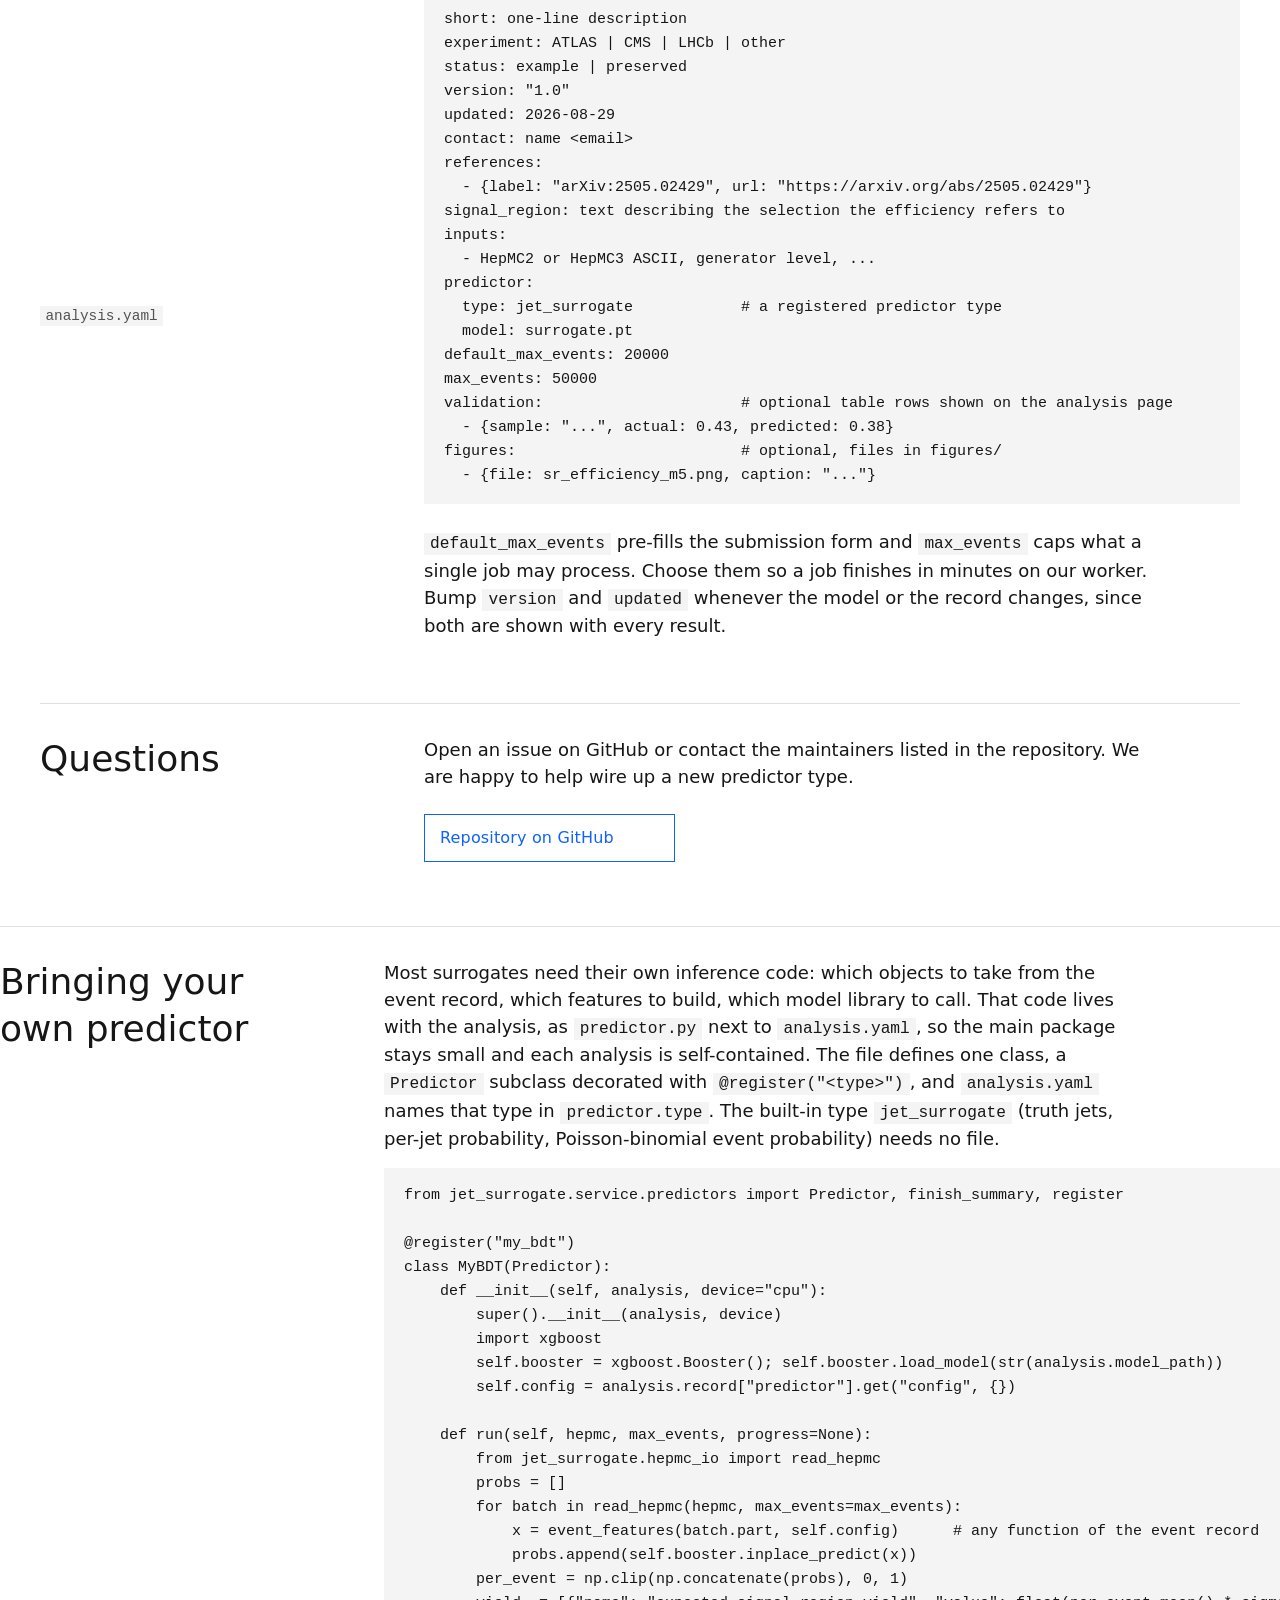
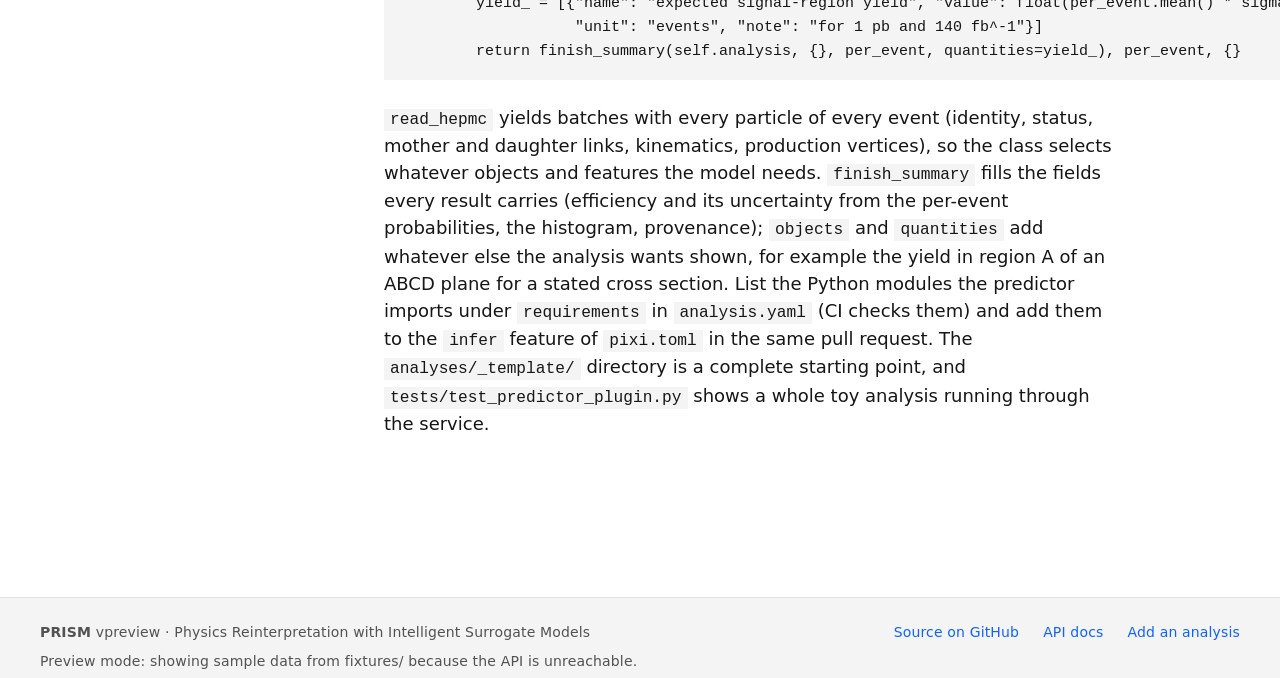
==== commit fccb2375: "Let each analysis bring its own predictor predictor.py next to analysis.yaml is loaded for that anal" ====
--- a/src/jet_surrogate/service/static/contribute.html
+++ b/src/jet_surrogate/service/static/contribute.html
@@ -166,45 +166,48 @@
     </div>
   
       <section class="section" id="predictor-types">
-        <h2>Adding a predictor type</h2>
-        <div class="section__body">
-          <p>
-            An analysis names its predictor type in <code>analysis.yaml</code>. The library ships
-            <code>jet_surrogate</code> (truth jets, a per-jet probability, the Poisson-binomial probability of two
-            selected jets). A surrogate of a different shape, for example a gradient-boosted model on a fixed set of
-            particles or an event-level classifier, is a new type: one Python class in
-            <code>src/jet_surrogate/service/predictors/</code>.
-          </p>
-          <pre><code>from . import Predictor, finish_summary, register
-
-@register("two_particle_xgb")
-class TwoParticleXGB(Predictor):
+        <h2>Bringing your own predictor</h2>
+        <div class="section__body">
+          <p>
+            Most surrogates need their own inference code: which objects to take from the event record, which
+            features to build, which model library to call. That code lives with the analysis, as
+            <code>predictor.py</code> next to <code>analysis.yaml</code>, so the main package stays small and each
+            analysis is self-contained. The file defines one class, a <code>Predictor</code> subclass decorated with
+            <code>@register("&lt;type&gt;")</code>, and <code>analysis.yaml</code> names that type in
+            <code>predictor.type</code>. The built-in type <code>jet_surrogate</code> (truth jets, per-jet probability,
+            Poisson-binomial event probability) needs no file.
+          </p>
+          <pre><code>from jet_surrogate.service.predictors import Predictor, finish_summary, register
+
+@register("my_bdt")
+class MyBDT(Predictor):
     def __init__(self, analysis, device="cpu"):
         super().__init__(analysis, device)
         import xgboost
-        self.booster = xgboost.Booster(); self.booster.load_model(analysis.model_path)
+        self.booster = xgboost.Booster(); self.booster.load_model(str(analysis.model_path))
         self.config = analysis.record["predictor"].get("config", {})
 
     def run(self, hepmc, max_events, progress=None):
         from jet_surrogate.hepmc_io import read_hepmc
         probs = []
         for batch in read_hepmc(hepmc, max_events=max_events):
-            features = my_two_particle_features(batch.part, self.config)   # any function of the event record
-            probs.append(self.booster.inplace_predict(features))
-            if progress: progress(f"{sum(len(p) for p in probs)} events")
-        per_event = np.concatenate(probs)
-        return finish_summary(self.analysis, {}, per_event,
-                              objects={"label": "particle pairs", "count": len(per_event),
-                                       "mean_probability": None}), per_event, {}</code></pre>
+            x = event_features(batch.part, self.config)      # any function of the event record
+            probs.append(self.booster.inplace_predict(x))
+        per_event = np.clip(np.concatenate(probs), 0, 1)
+        yield_ = [{"name": "expected signal-region yield", "value": float(per_event.mean() * sigma_pb * 1e3 * lumi_fb),
+                   "unit": "events", "note": "for 1 pb and 140 fb^-1"}]
+        return finish_summary(self.analysis, {}, per_event, quantities=yield_), per_event, {}</code></pre>
           <p>
             <code>read_hepmc</code> yields batches with every particle of every event (identity, status, mother and
             daughter links, kinematics, production vertices), so the class selects whatever objects and features the
             model needs. <code>finish_summary</code> fills the fields every result carries (efficiency and its
-            uncertainty from the per-event probabilities, the histogram, provenance). Add the model's dependency to the
-            <code>infer</code> feature in <code>pixi.toml</code>, name the type in <code>analysis.yaml</code>
-            (<code>predictor: {type: two_particle_xgb, model: model.json, config: {...}}</code>), and include a test
-            like <code>tests/test_predictor_plugin.py</code>. The website, the API, the command line and the GitHub
-            workflow all dispatch on the type, so nothing else changes.
+            uncertainty from the per-event probabilities, the histogram, provenance); <code>objects</code> and
+            <code>quantities</code> add whatever else the analysis wants shown, for example the yield in region A of an
+            ABCD plane for a stated cross section. List the Python modules the predictor imports under
+            <code>requirements</code> in <code>analysis.yaml</code> (CI checks them) and add them to the
+            <code>infer</code> feature of <code>pixi.toml</code> in the same pull request. The
+            <code>analyses/_template/</code> directory is a complete starting point, and
+            <code>tests/test_predictor_plugin.py</code> shows a whole toy analysis running through the service.
           </p>
         </div>
       </section>
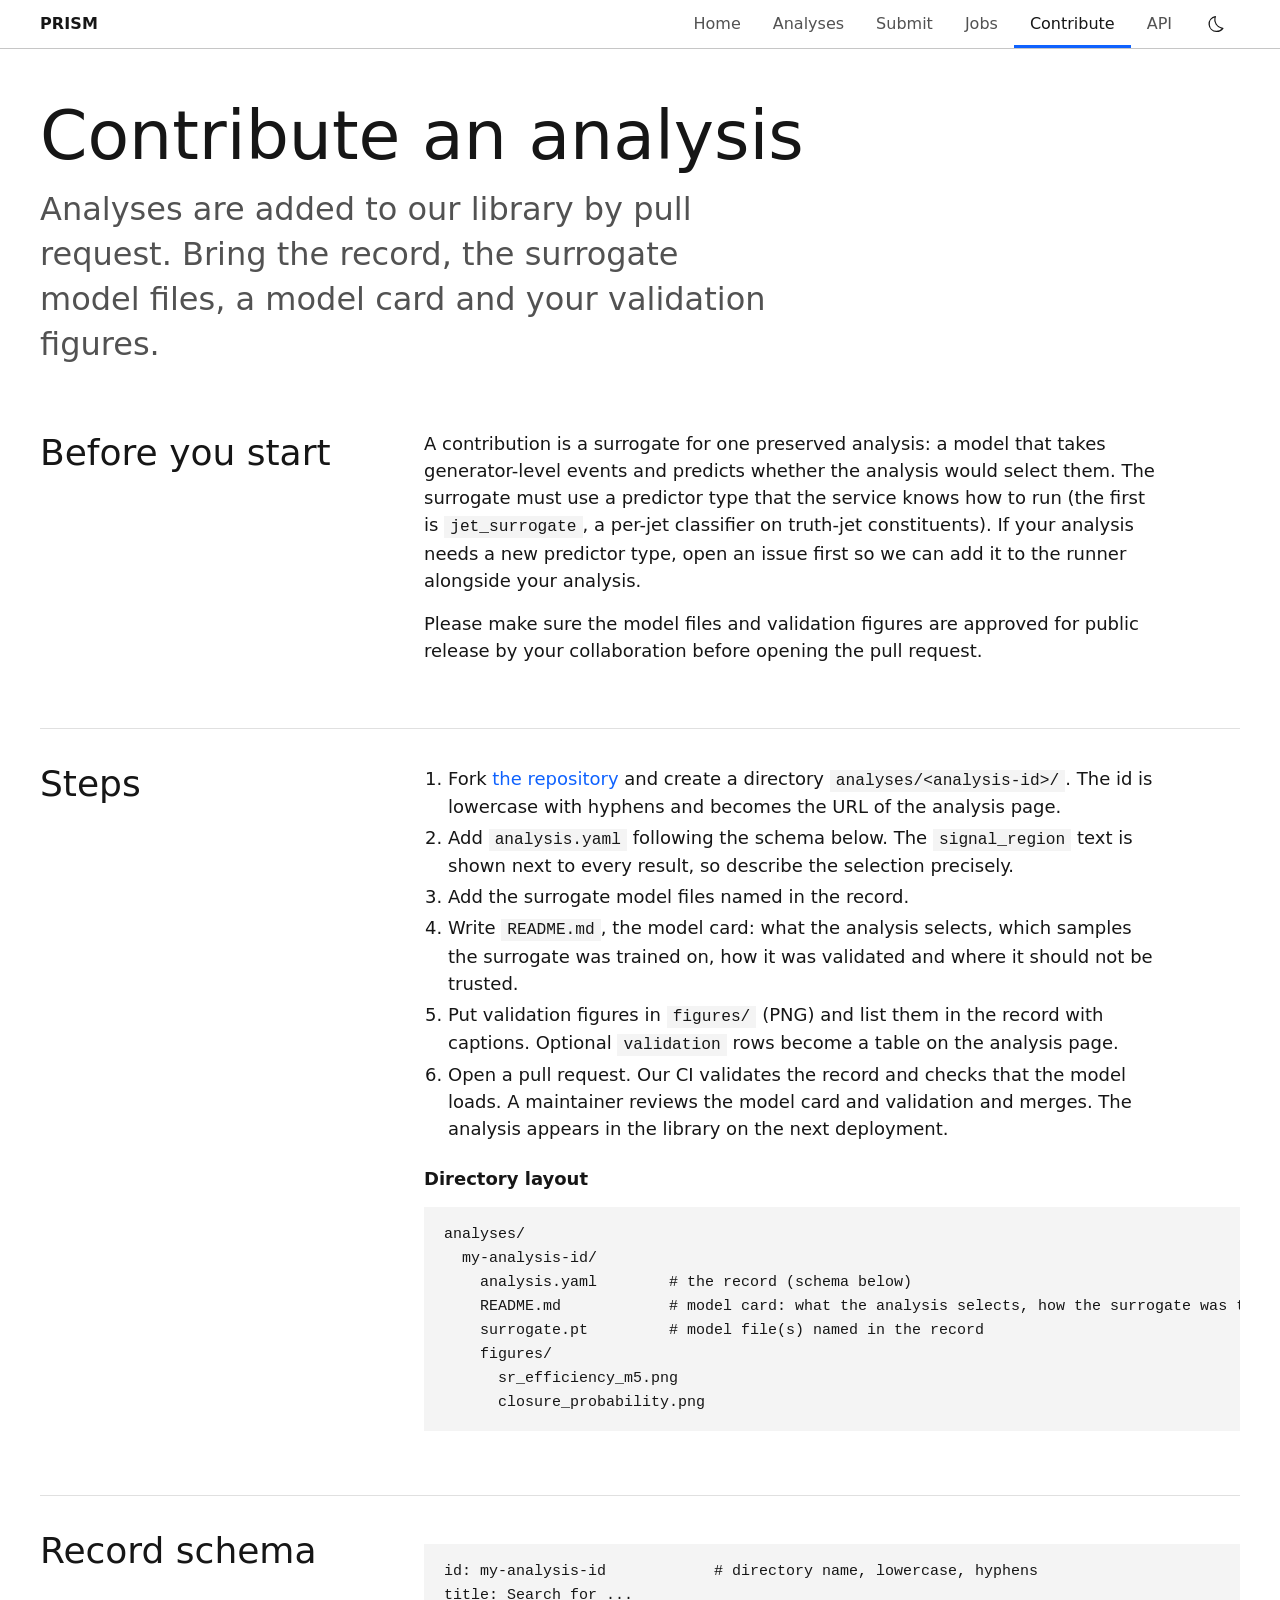
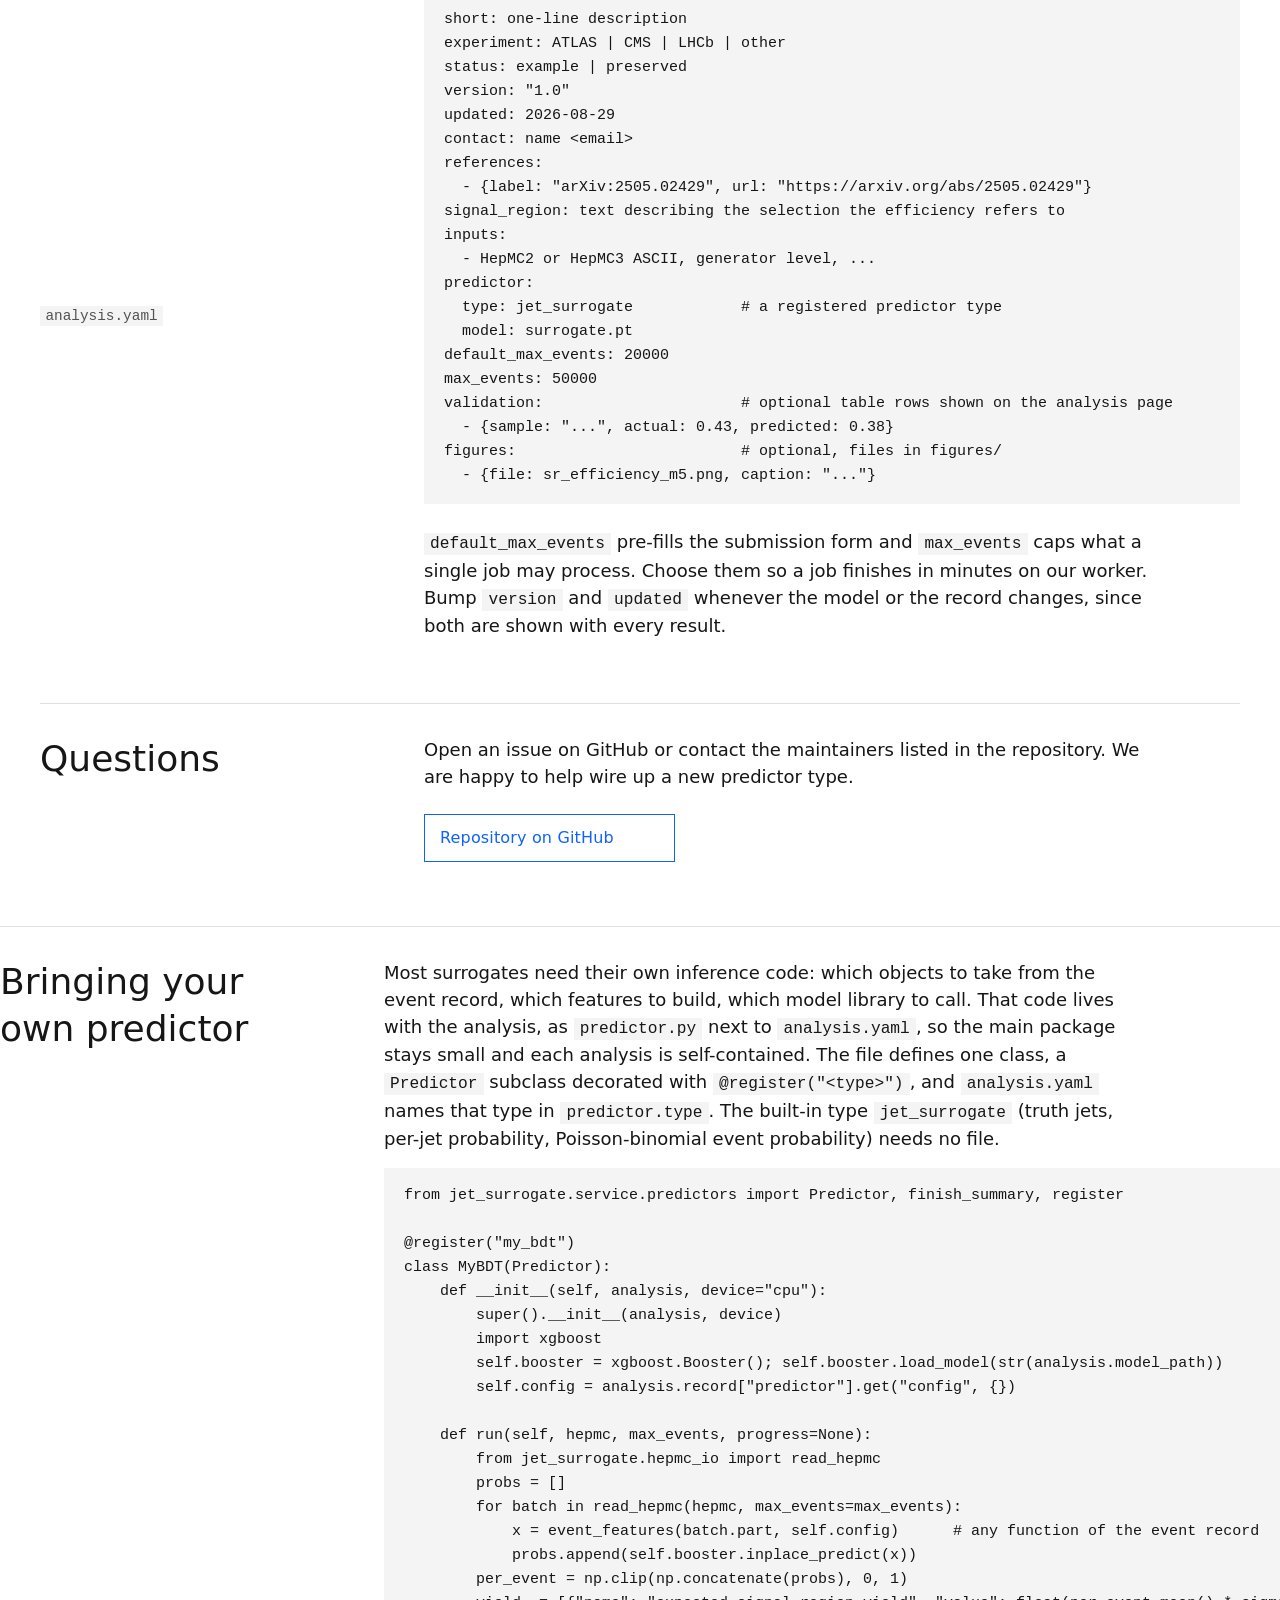
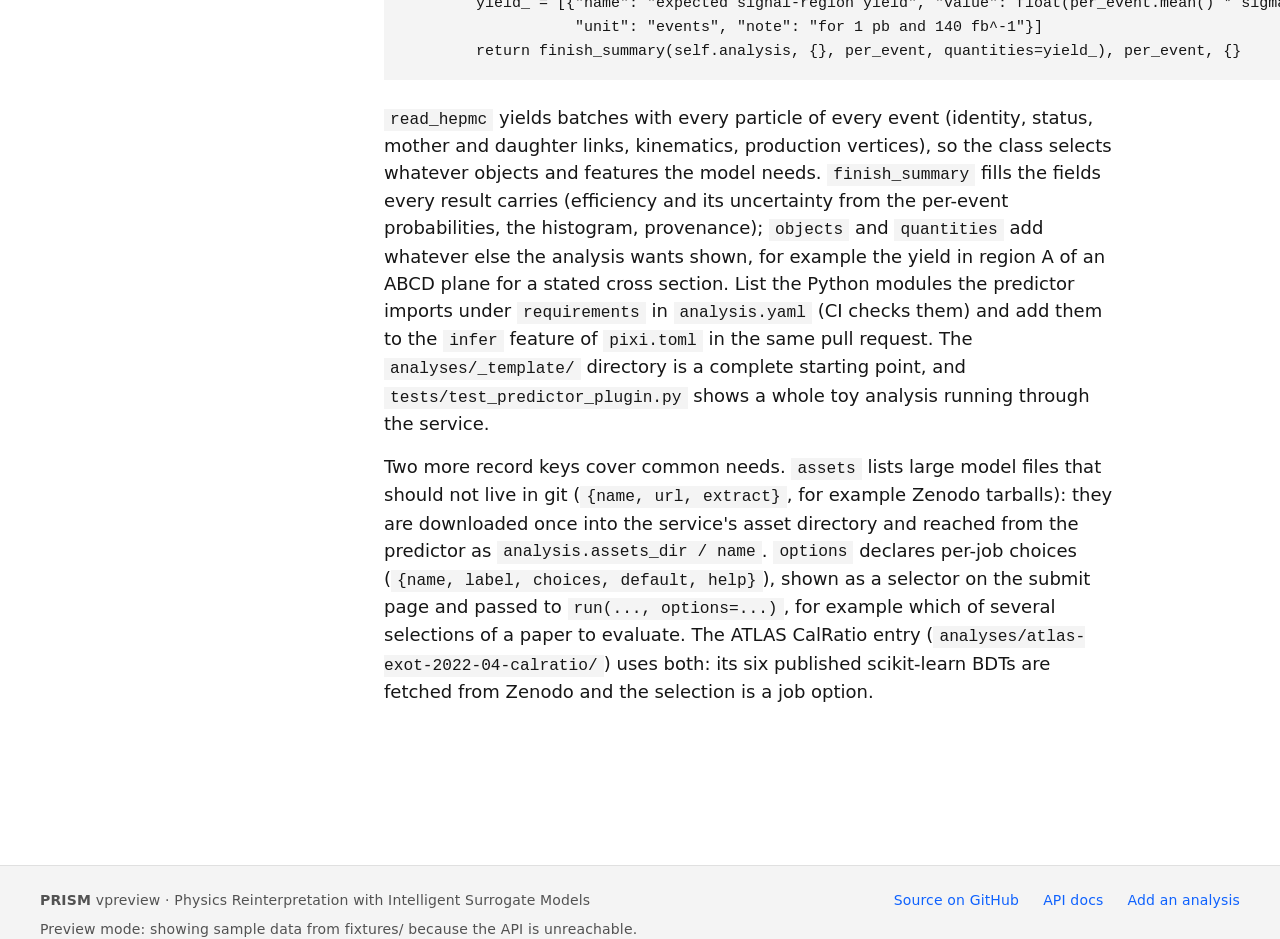
==== commit c51364de: "Add the ATLAS CalRatio search through its published reinterpretation BDTs Analysis records may decla" ====
--- a/src/jet_surrogate/service/static/contribute.html
+++ b/src/jet_surrogate/service/static/contribute.html
@@ -209,6 +209,16 @@
             <code>analyses/_template/</code> directory is a complete starting point, and
             <code>tests/test_predictor_plugin.py</code> shows a whole toy analysis running through the service.
           </p>
+          <p>
+            Two more record keys cover common needs. <code>assets</code> lists large model files that should not
+            live in git (<code>{name, url, extract}</code>, for example Zenodo tarballs): they are downloaded once
+            into the service's asset directory and reached from the predictor as
+            <code>analysis.assets_dir / name</code>. <code>options</code> declares per-job choices
+            (<code>{name, label, choices, default, help}</code>), shown as a selector on the submit page and
+            passed to <code>run(..., options=...)</code>, for example which of several selections of a paper to
+            evaluate. The ATLAS CalRatio entry (<code>analyses/atlas-exot-2022-04-calratio/</code>) uses both:
+            its six published scikit-learn BDTs are fetched from Zenodo and the selection is a job option.
+          </p>
         </div>
       </section>
 </main>
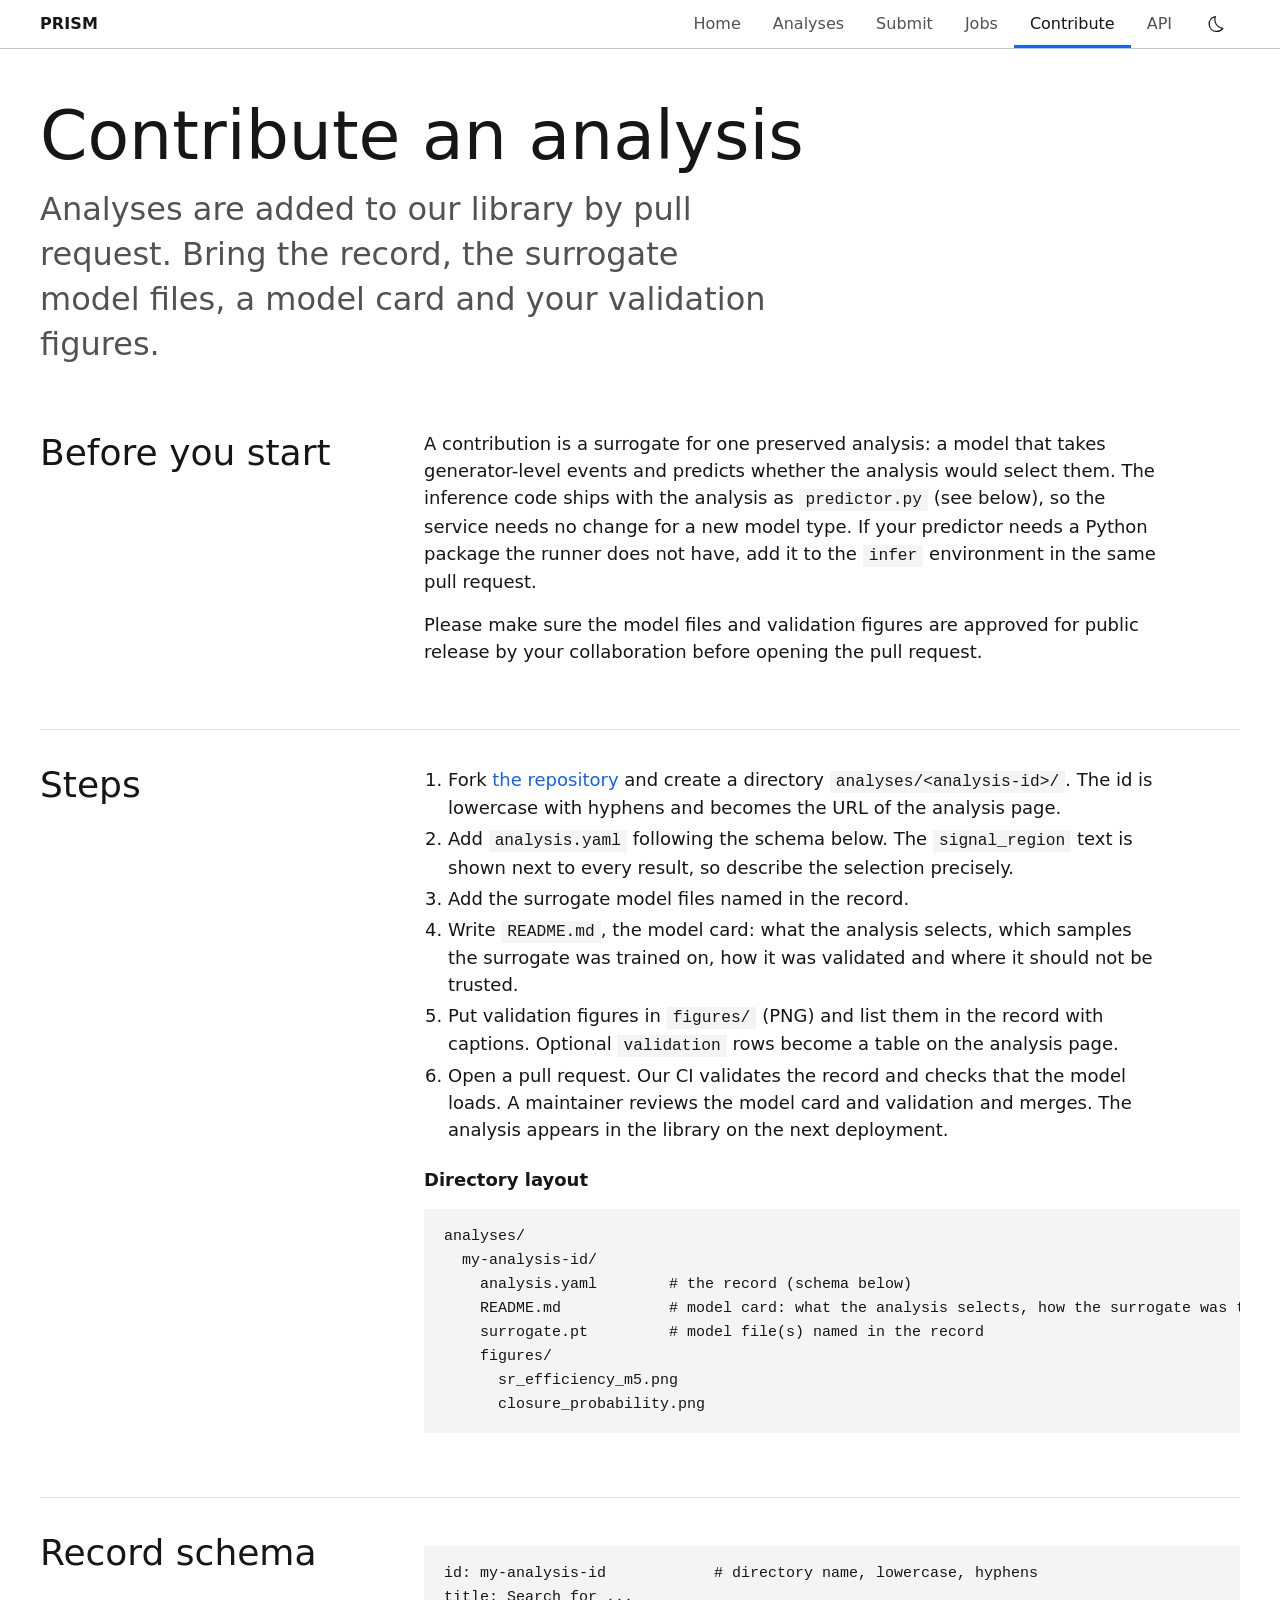
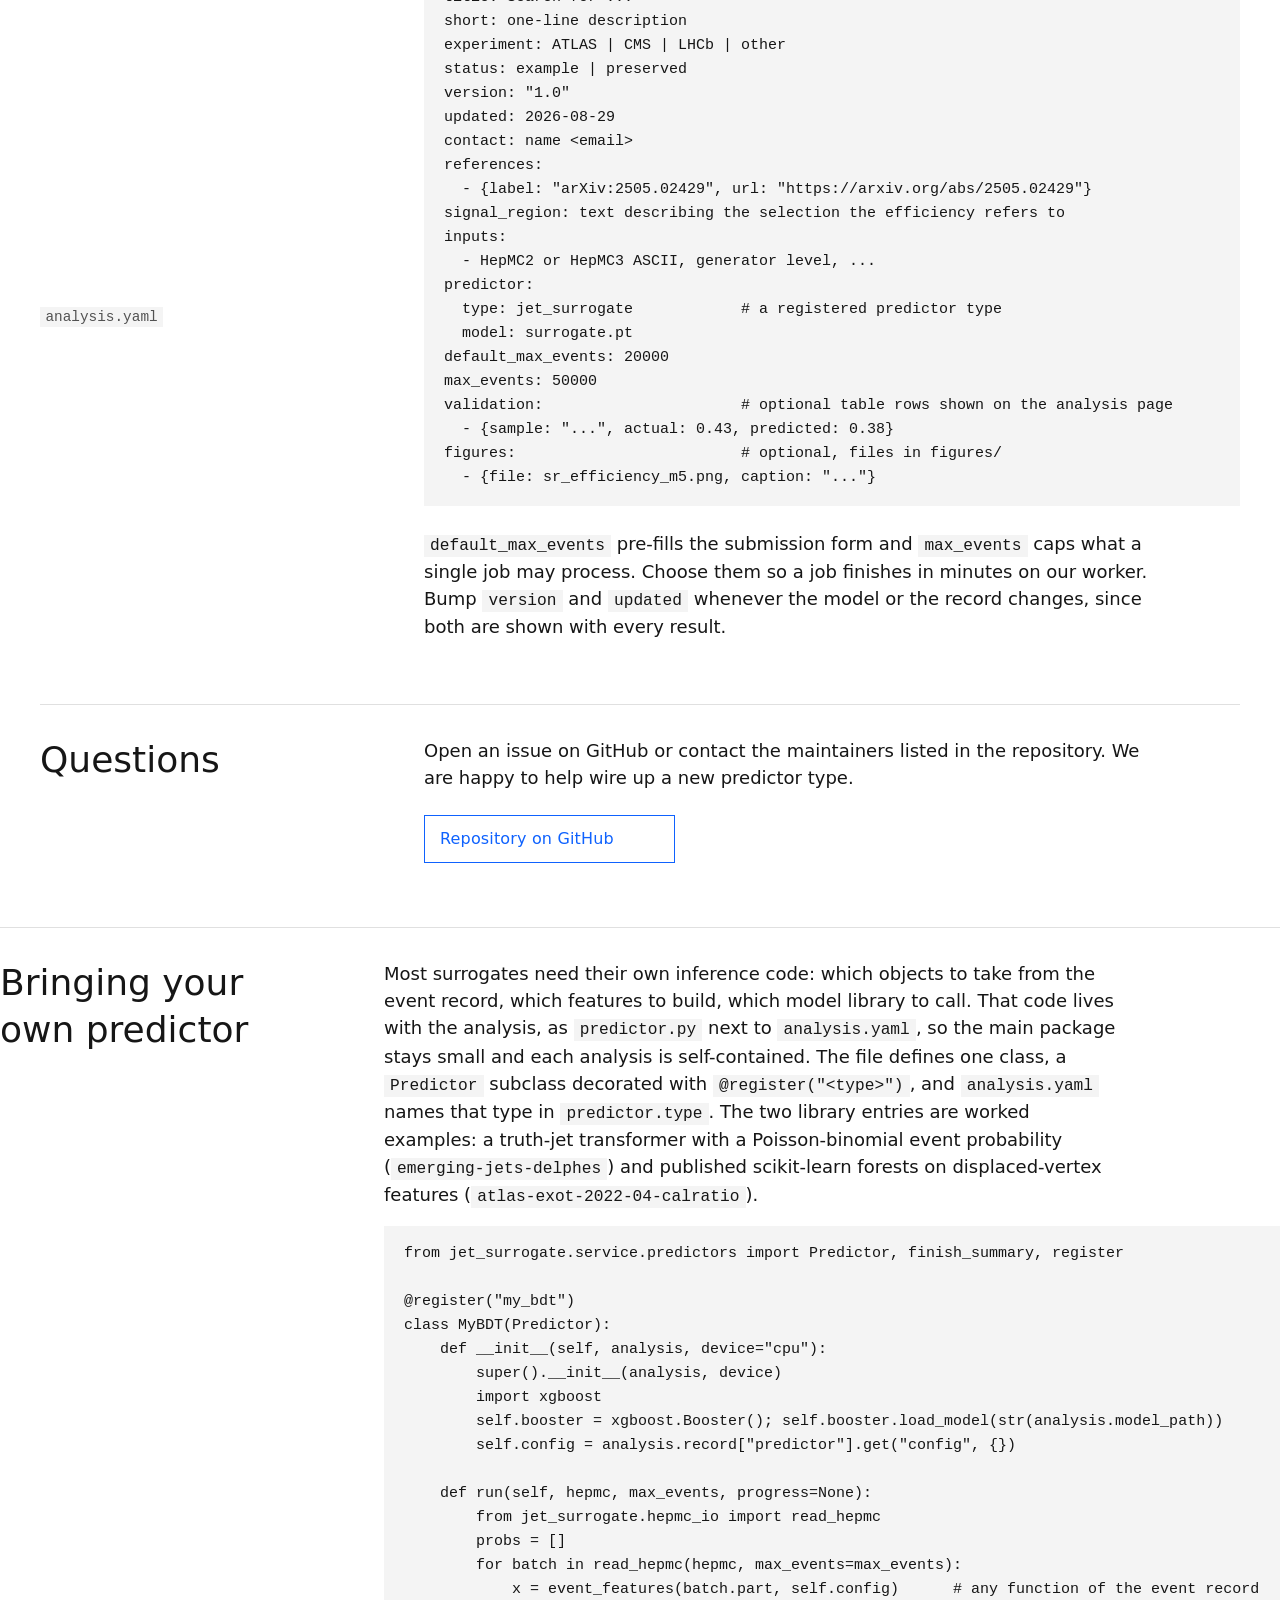
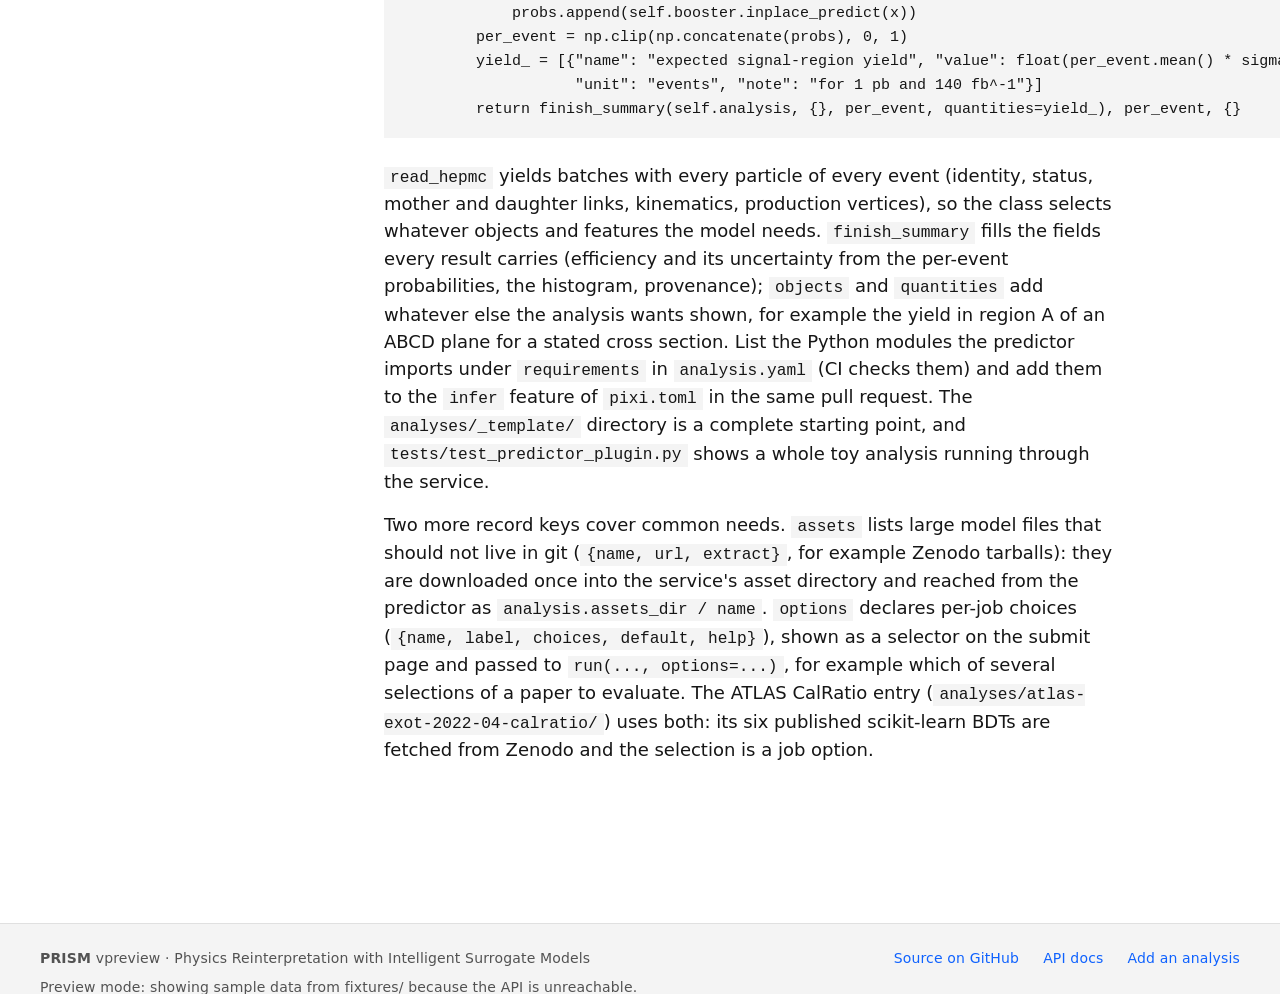
==== commit 579e4f45: "Move the emerging-jets predictor into its analysis directory so the service has no built-in model ty" ====
--- a/src/jet_surrogate/service/static/contribute.html
+++ b/src/jet_surrogate/service/static/contribute.html
@@ -78,11 +78,11 @@
           <p>
             A contribution is a surrogate for one preserved analysis: a model that
             takes generator-level events and predicts whether the analysis would
-            select them. The surrogate must use a predictor type that the service
-            knows how to run (the first is <code>jet_surrogate</code>, a per-jet
-            classifier on truth-jet constituents). If your analysis needs a new
-            predictor type, open an issue first so we can add it to the runner
-            alongside your analysis.
+            select them. The inference code ships with the analysis as
+            <code>predictor.py</code> (see below), so the service needs no change
+            for a new model type. If your predictor needs a Python package the
+            runner does not have, add it to the <code>infer</code> environment in
+            the same pull request.
           </p>
           <p>
             Please make sure the model files and validation figures are approved
@@ -174,8 +174,9 @@
             <code>predictor.py</code> next to <code>analysis.yaml</code>, so the main package stays small and each
             analysis is self-contained. The file defines one class, a <code>Predictor</code> subclass decorated with
             <code>@register("&lt;type&gt;")</code>, and <code>analysis.yaml</code> names that type in
-            <code>predictor.type</code>. The built-in type <code>jet_surrogate</code> (truth jets, per-jet probability,
-            Poisson-binomial event probability) needs no file.
+            <code>predictor.type</code>. The two library entries are worked examples: a truth-jet transformer with a
+            Poisson-binomial event probability (<code>emerging-jets-delphes</code>) and published scikit-learn
+            forests on displaced-vertex features (<code>atlas-exot-2022-04-calratio</code>).
           </p>
           <pre><code>from jet_surrogate.service.predictors import Predictor, finish_summary, register
 
